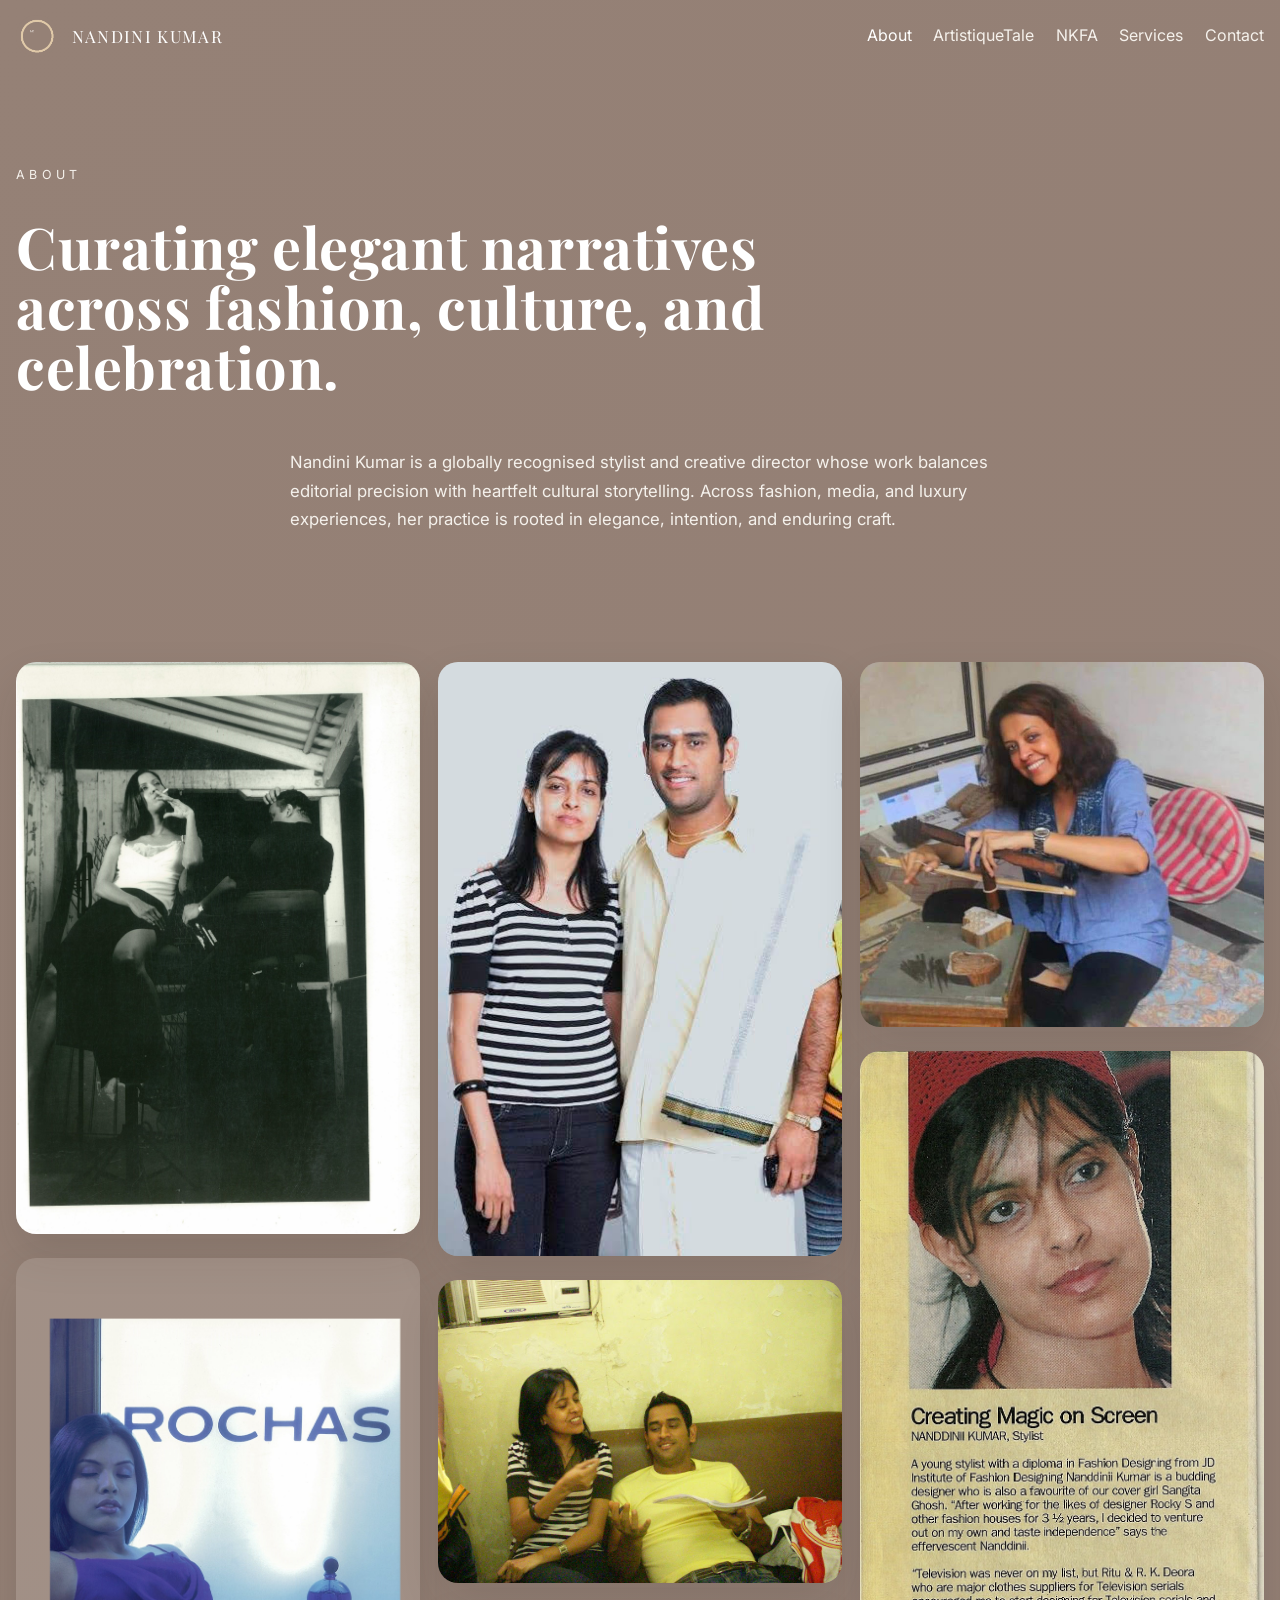
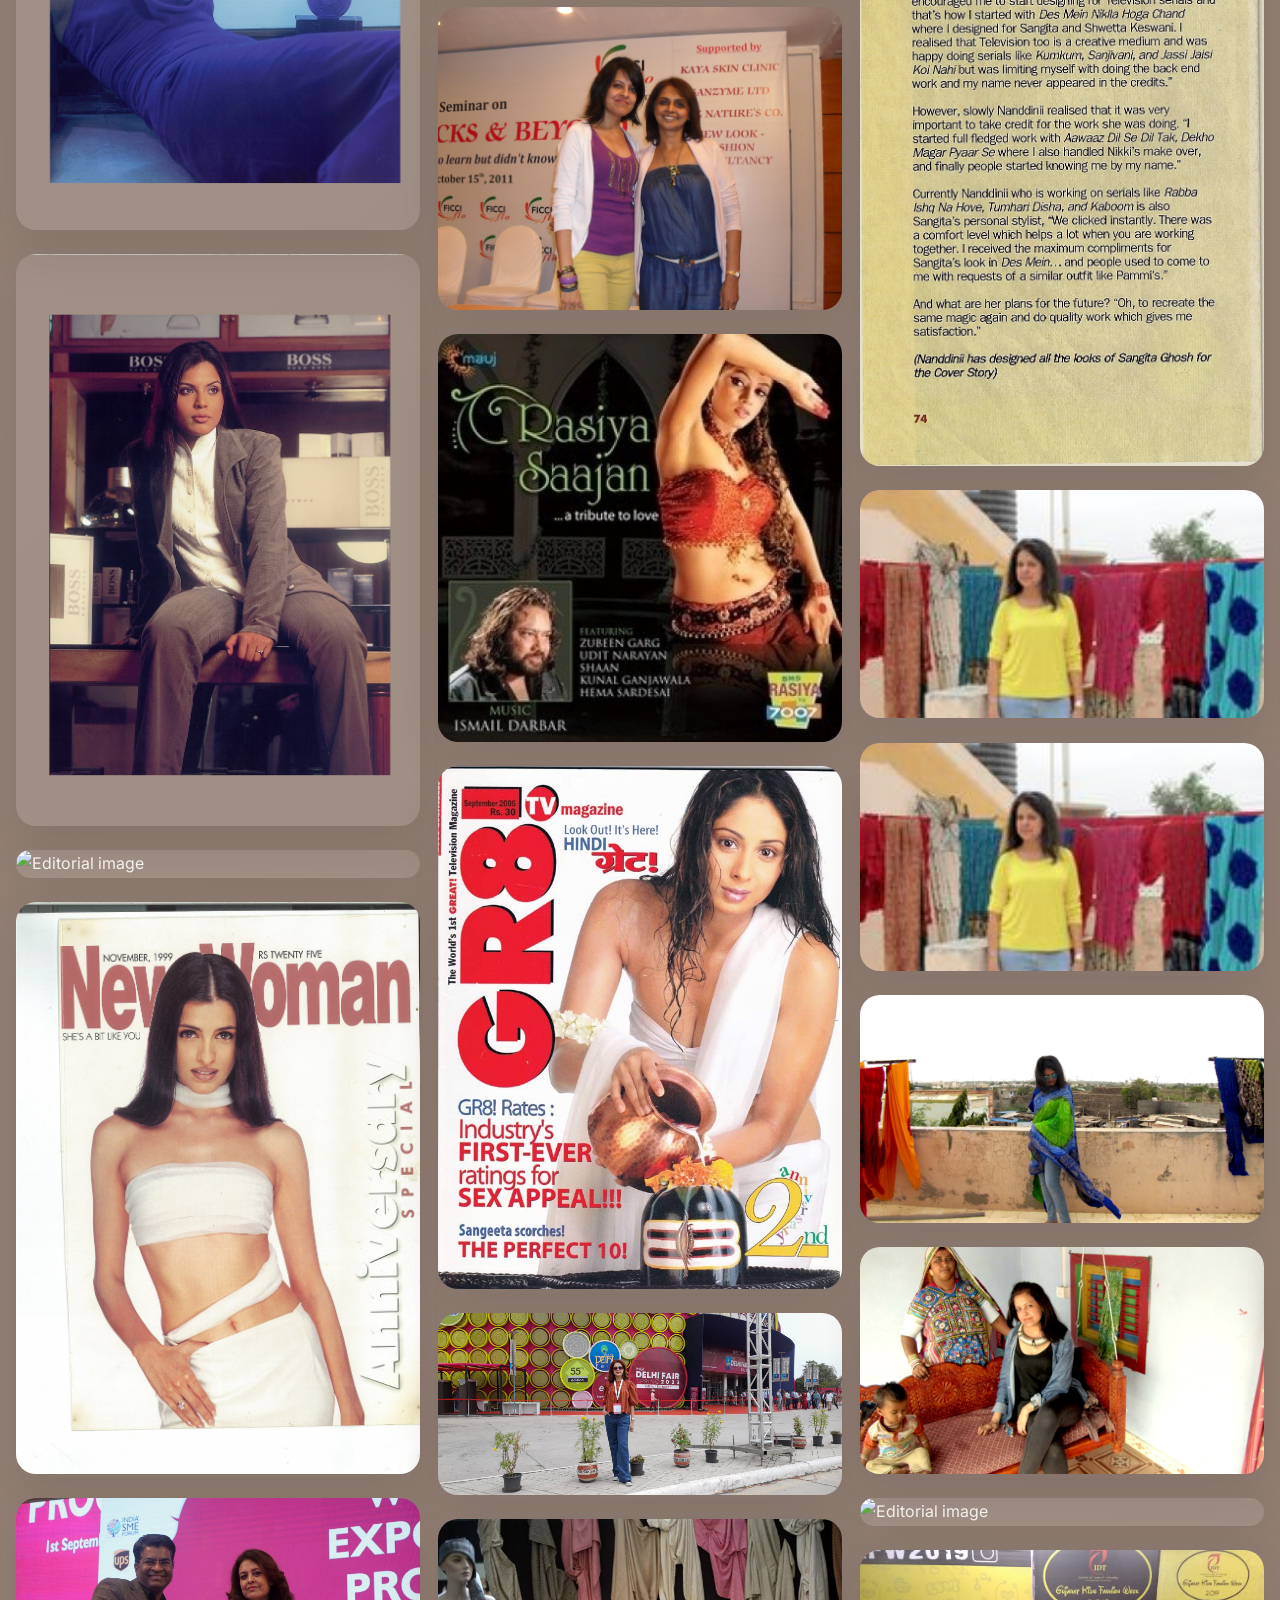
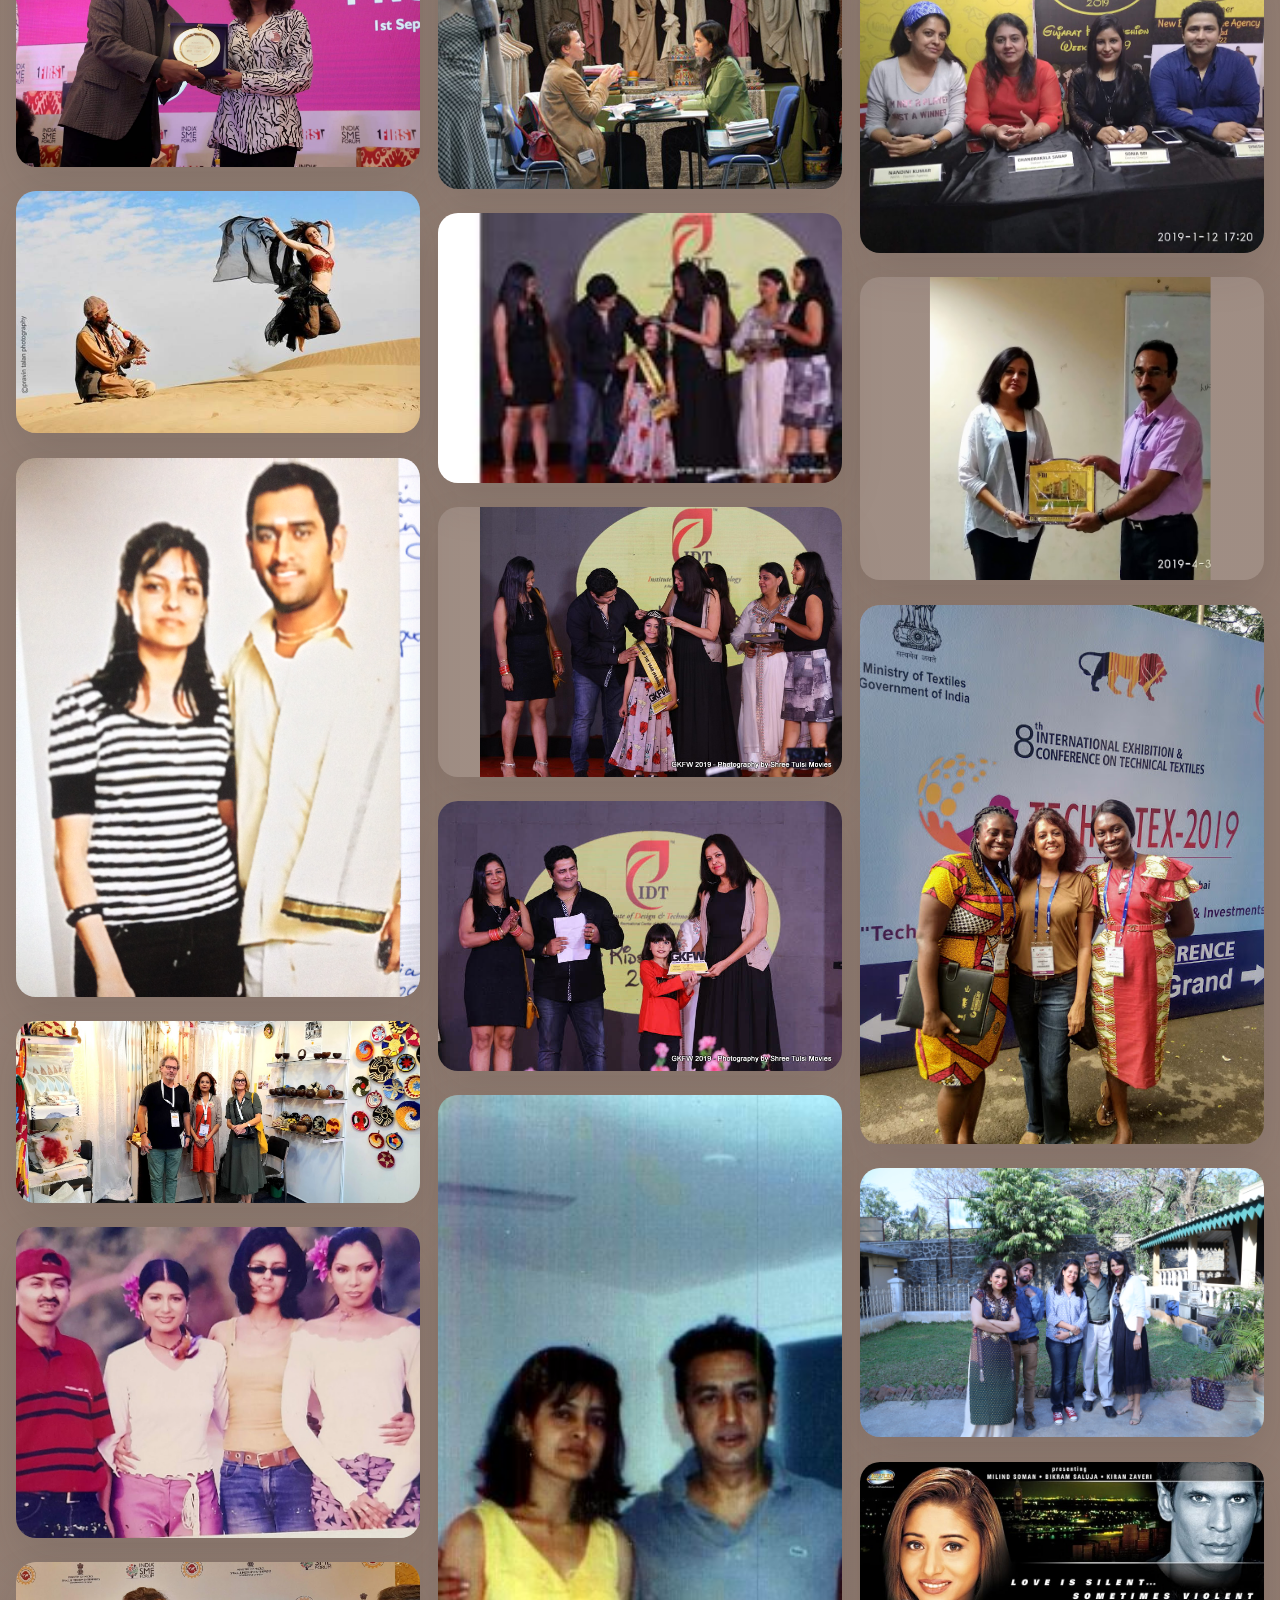
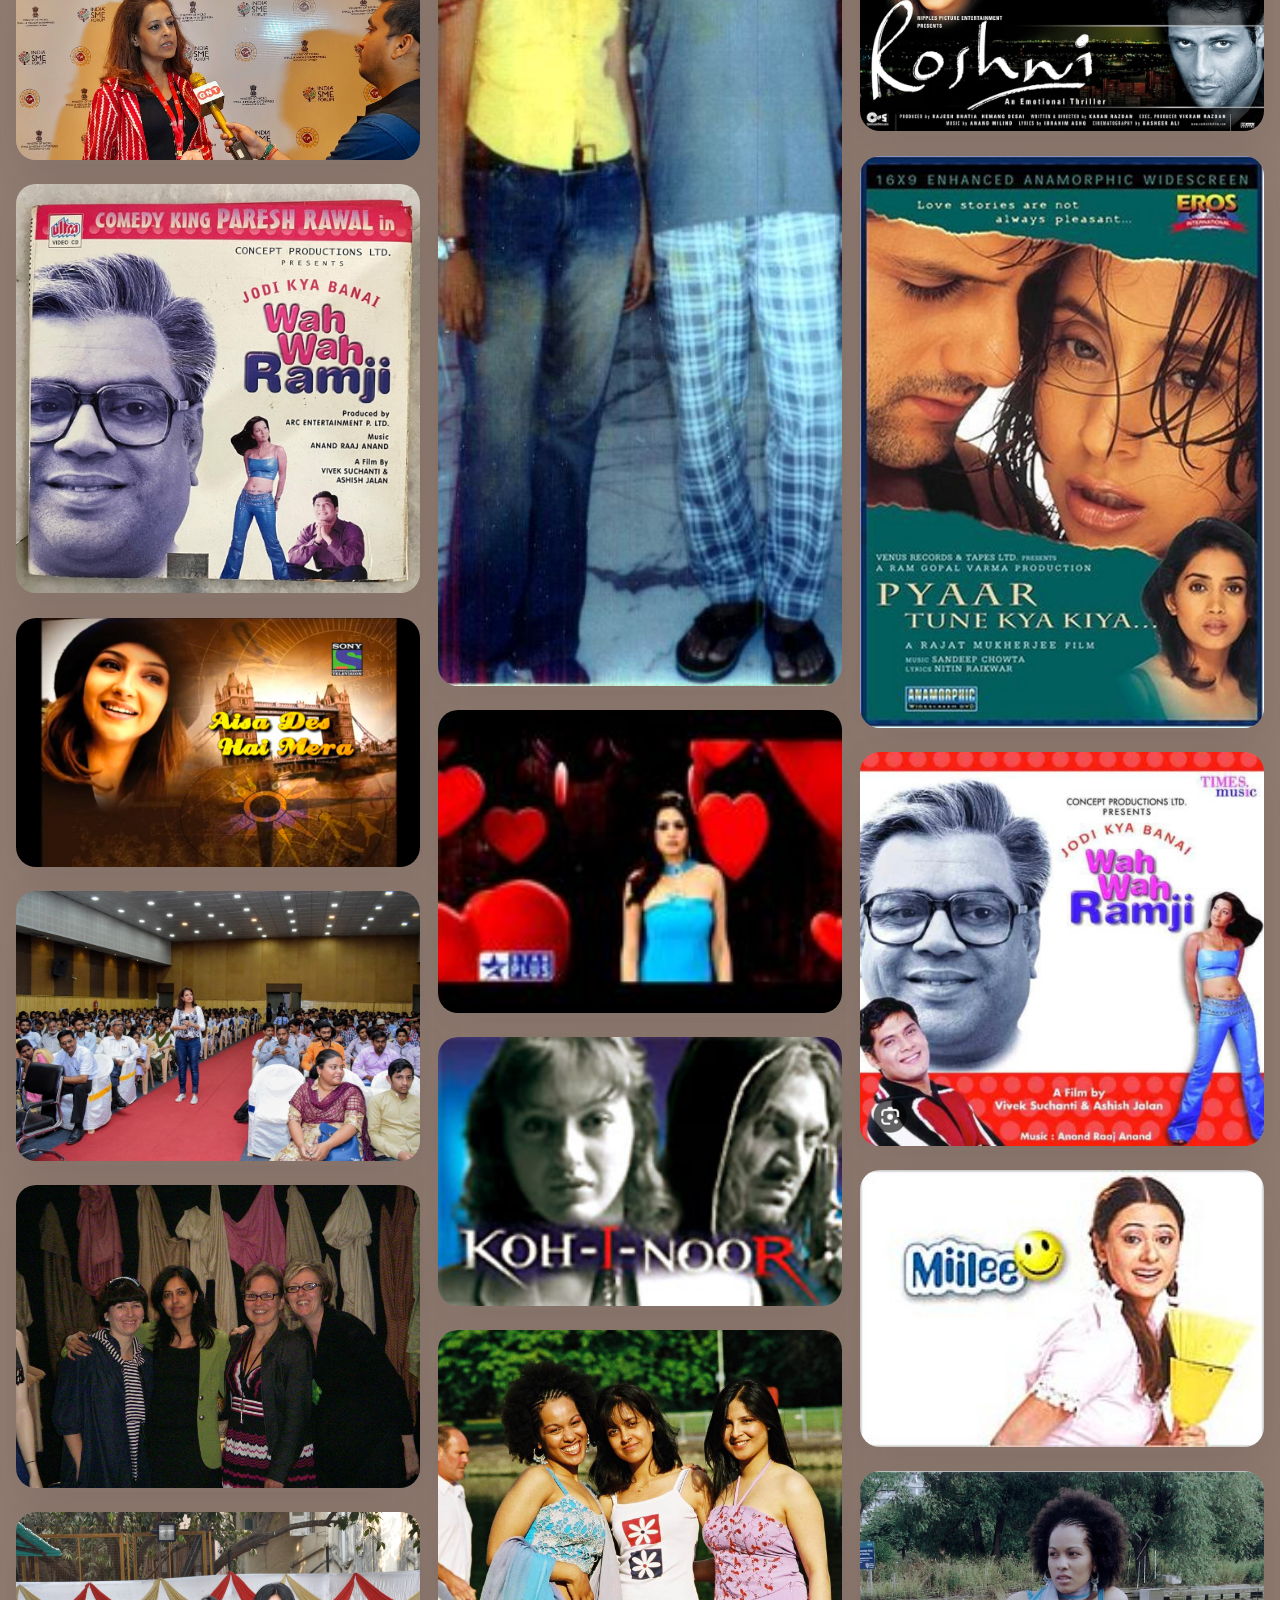
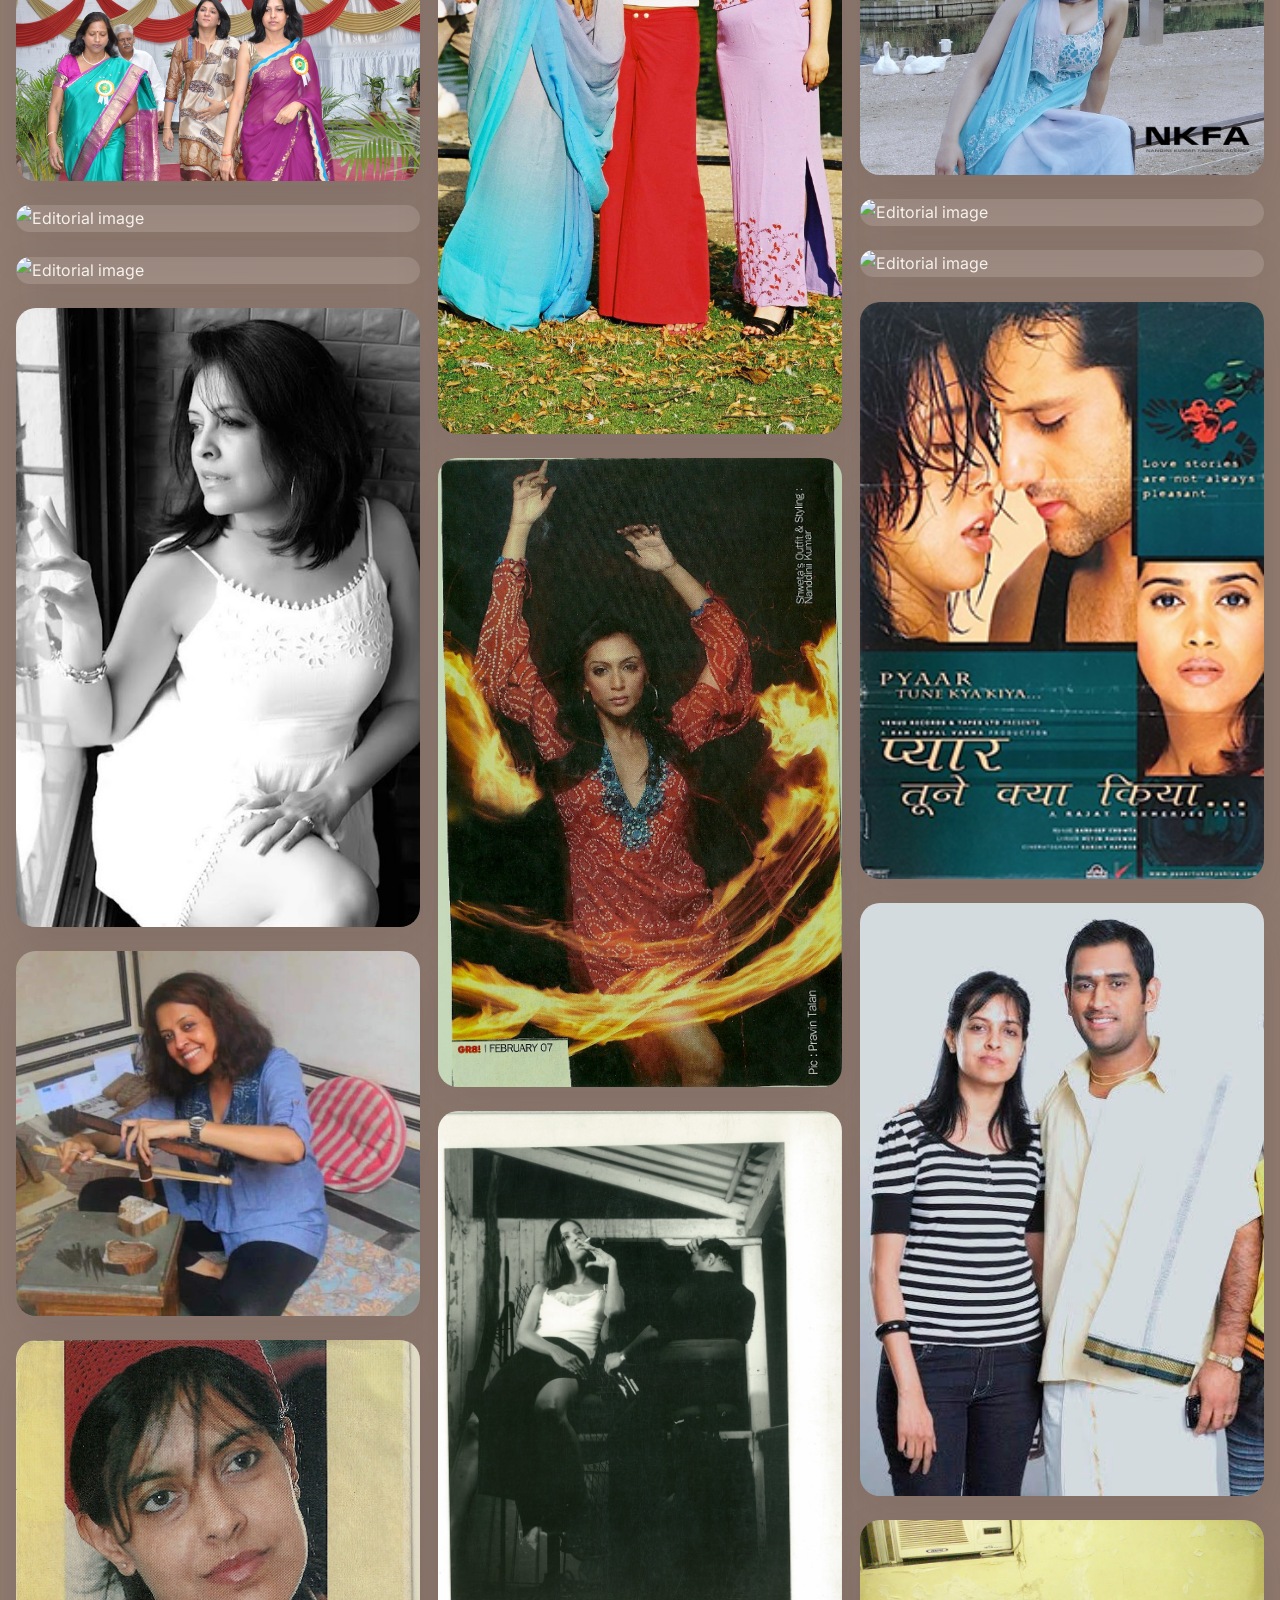
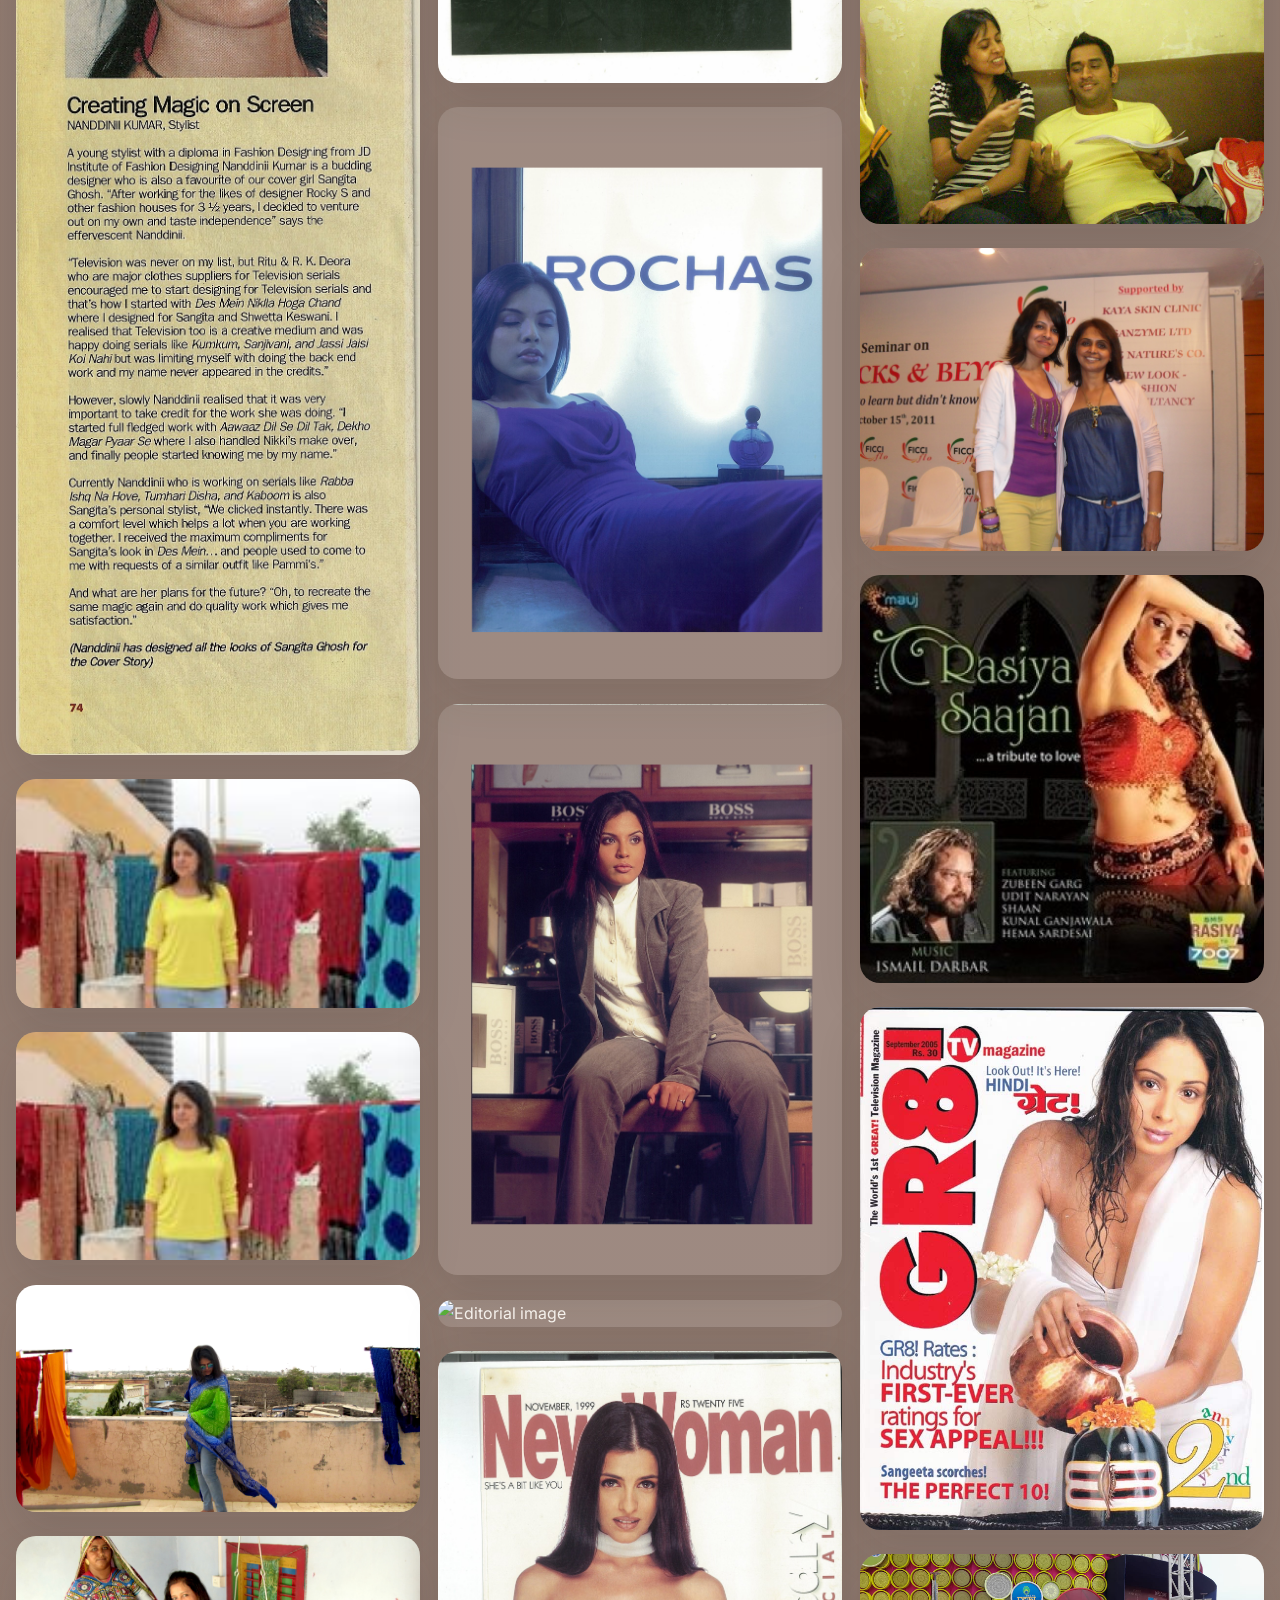
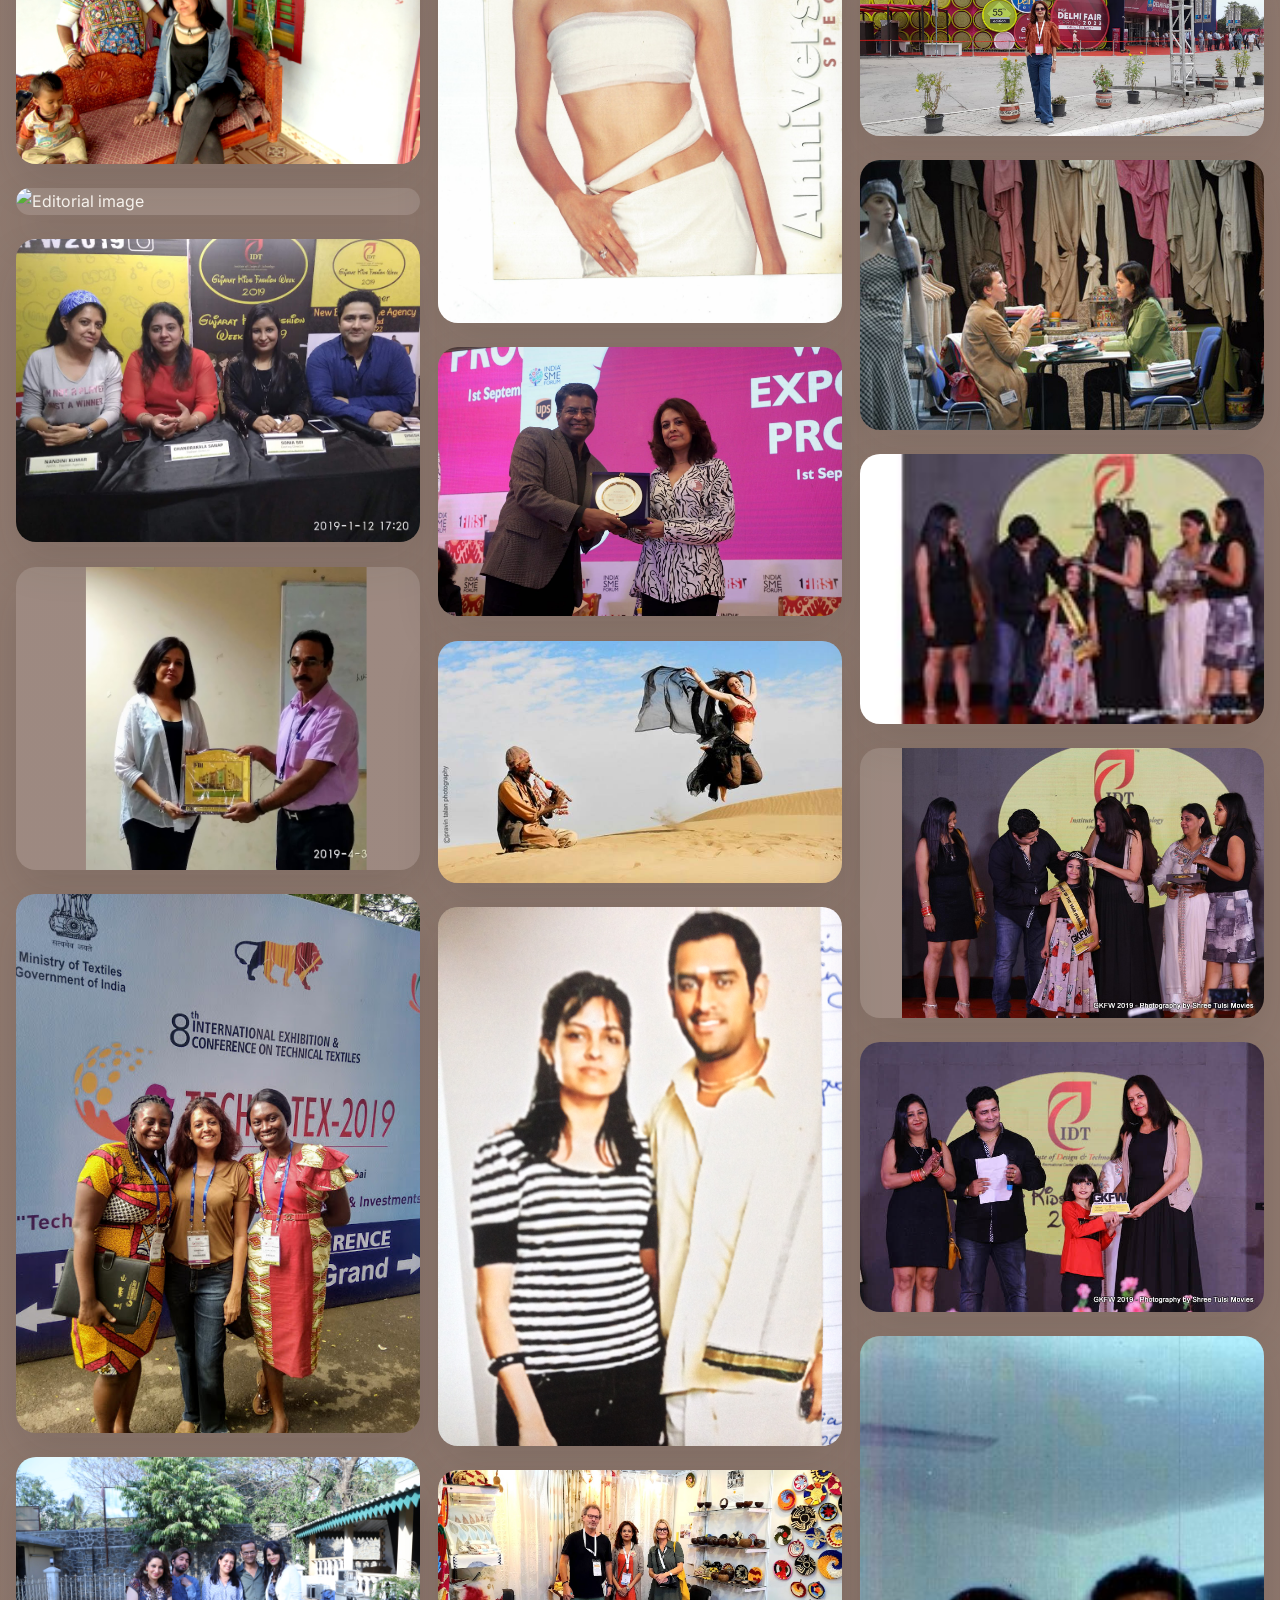
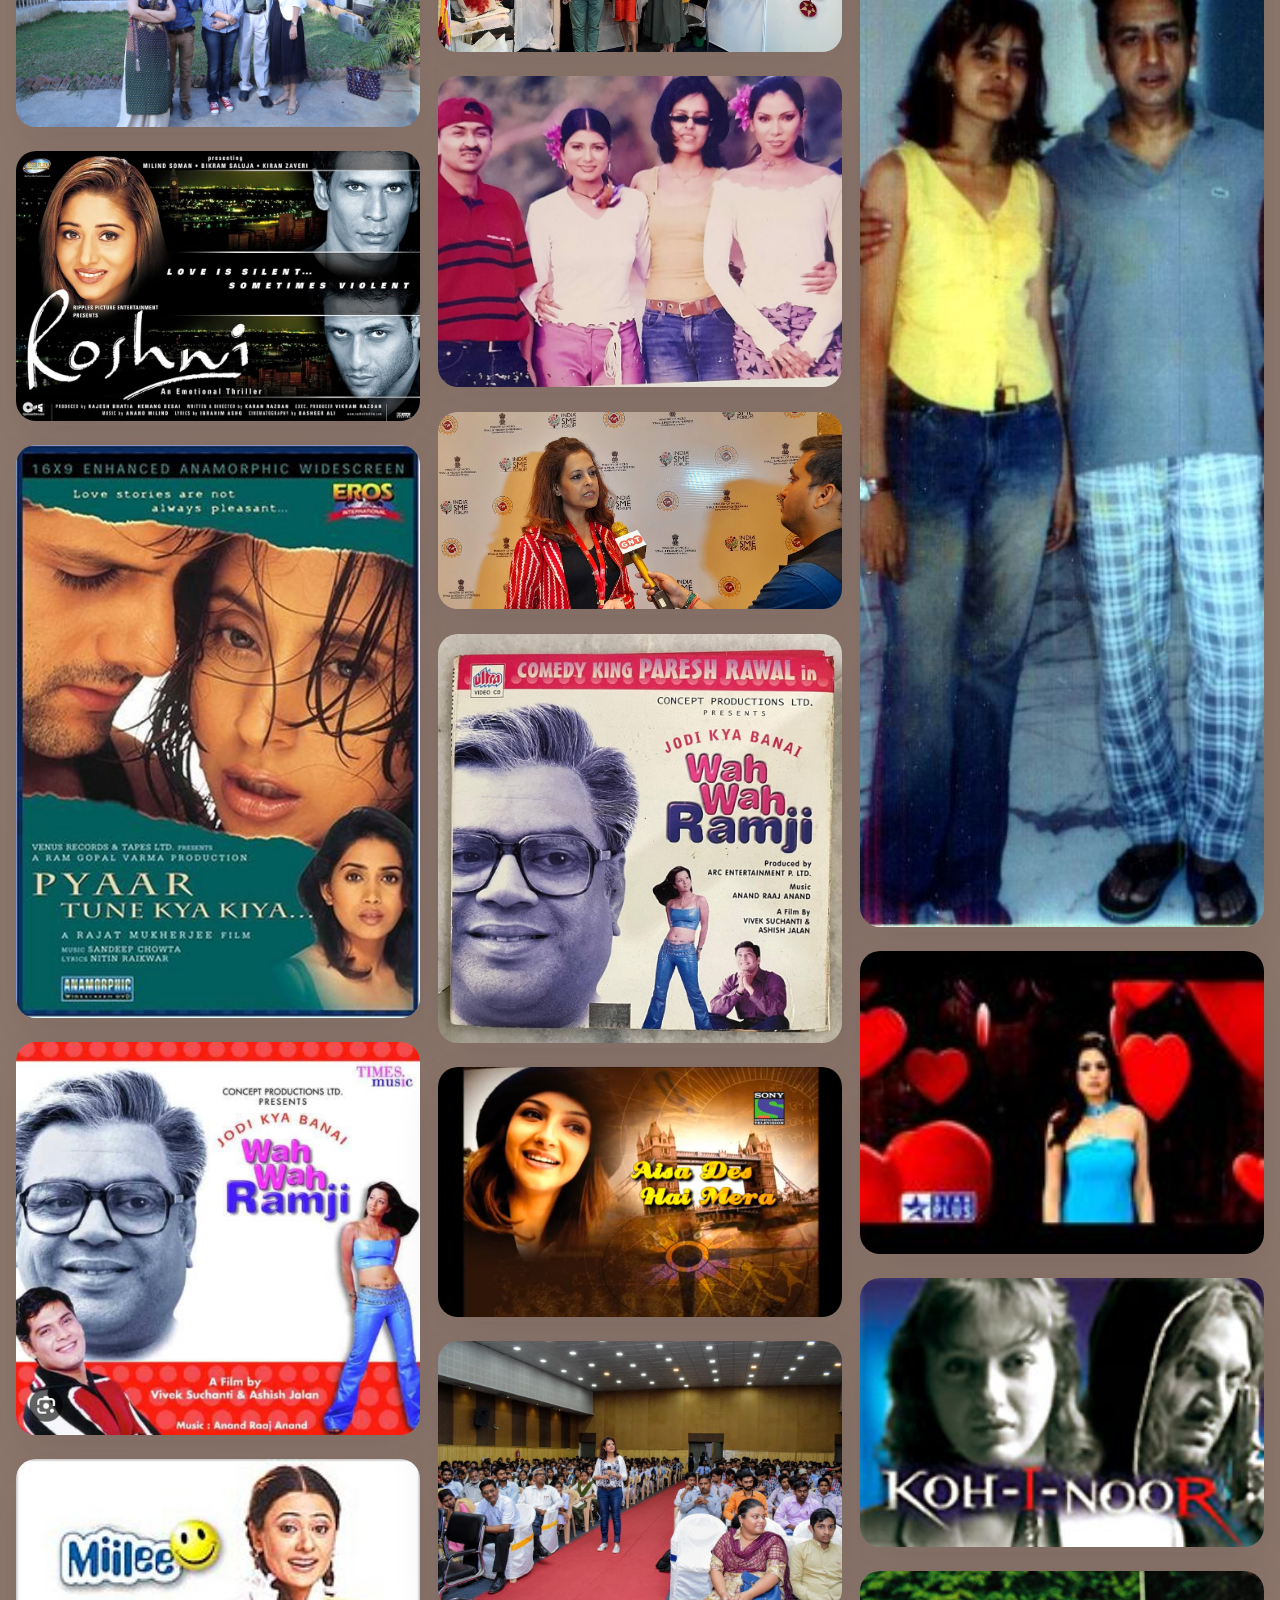
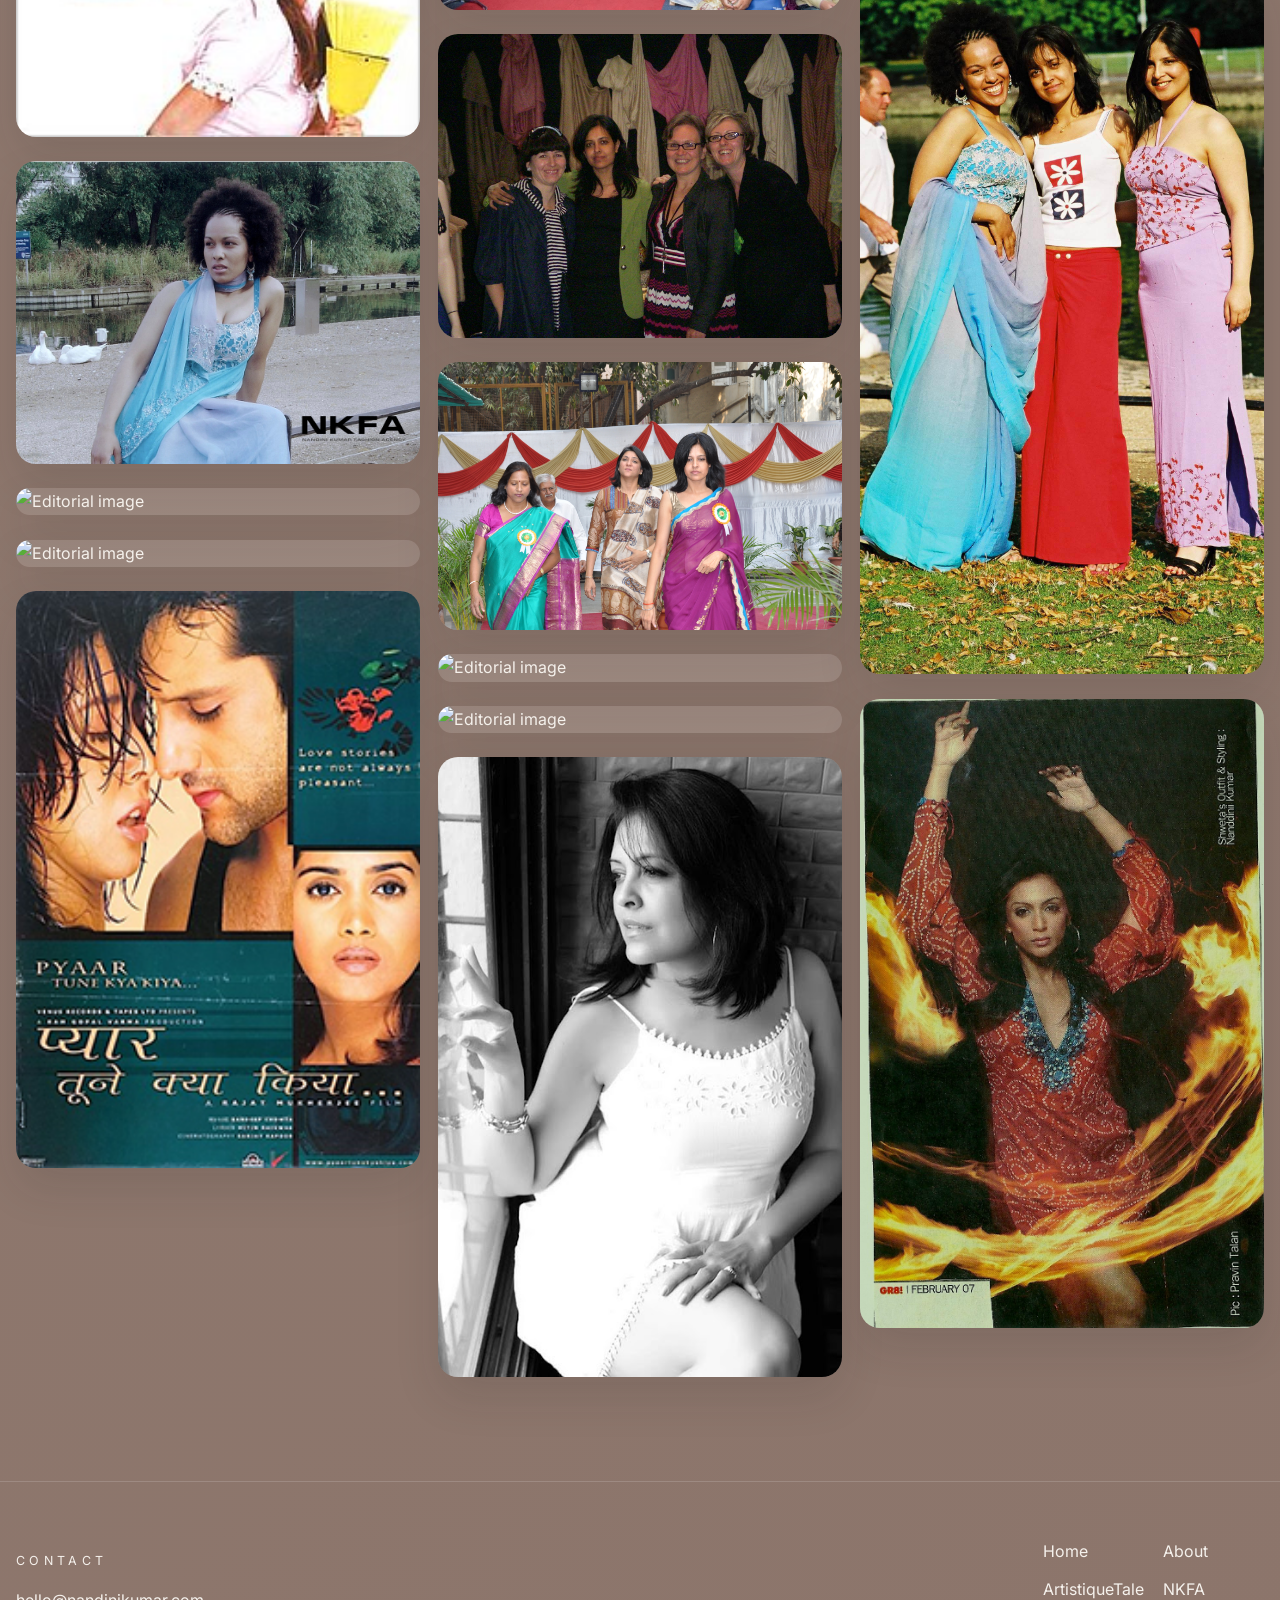
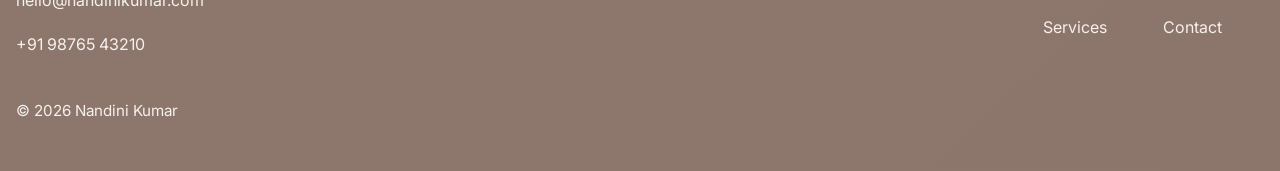
==== about.html @ e684f7bf "NKFA new version" ====
<!DOCTYPE html>
<html lang="en">
  <head>
    <meta charset="UTF-8" />
    <meta name="viewport" content="width=device-width, initial-scale=1.0" />
    <title>About | Nandini Kumar</title>
    <link rel="preconnect" href="https://fonts.googleapis.com" />
    <link rel="preconnect" href="https://fonts.gstatic.com" crossorigin />
    <link
      href="https://fonts.googleapis.com/css2?family=Inter:wght@400;500;600;700&family=Playfair+Display:wght@600;700;800&display=swap"
      rel="stylesheet"
    />
    <link rel="stylesheet" href="styles.css" />
  </head>
  <body data-page="about">
    <header class="site-header">
      <nav class="nav container" aria-label="Primary navigation">
        <a class="brand" href="index.html">
          <img src="media/logo.png" alt="Nandini Kumar logo" />
          <span>Nandini Kumar</span>
        </a>
        <button class="nav-toggle" type="button" aria-label="Toggle navigation" aria-expanded="false">
          <span></span><span></span><span></span>
        </button>
        <div class="nav-links">
          <a href="about.html" class="active">About</a>
          <a href="artistiquetale.html">ArtistiqueTale</a>
          <a href="nkfa.html">NKFA</a>
          <a href="index.html#services">Services</a>
          <a href="index.html#contact">Contact</a>
        </div>
      </nav>
    </header>

    <main>
      <section class="page-hero container">
        <p class="eyebrow">About</p>
        <h1>Curating elegant narratives across fashion, culture, and celebration.</h1>
        <div class="page-description" data-text-file="About.txt"></div>
      </section>

      <section class="gallery-section container">
        <div class="gallery" data-media-key="about"></div>
      </section>
    </main>

    <footer class="site-footer">
      <div class="container footer-content">
        <div>
          <p class="eyebrow">Contact</p>
          <p>hello@nandinikumar.com</p>
          <p>+91 98765 43210</p>
        </div>
        <div class="footer-links">
          <a href="index.html">Home</a>
          <a href="about.html">About</a>
          <a href="artistiquetale.html">ArtistiqueTale</a>
          <a href="nkfa.html">NKFA</a>
          <a href="index.html#services">Services</a>
          <a href="index.html#contact">Contact</a>
        </div>
      </div>
      <div class="container footer-bottom">
        <p>© <span id="year"></span> Nandini Kumar</p>
      </div>
    </footer>

    <div class="lightbox" id="lightbox" aria-hidden="true">
      <button class="lightbox-close" type="button" aria-label="Close lightbox">×</button>
      <img id="lightbox-image" src="" alt="" />
    </div>

    <script src="script.js"></script>
  </body>
</html>
---- styles.css ----
:root {
  --bg: #958176;
  --bg-soft: #e0c9a8;
  --text: #ffffff;
  --text-soft: #f5f1ec;
  --text-dark: #232323;
  --muted: #828282;
  --border: rgba(255, 255, 255, 0.2);
  --shadow: 0 20px 45px rgba(35, 35, 35, 0.12);
}

* {
  box-sizing: border-box;
}

html {
  scroll-behavior: smooth;
}

body {
  margin: 0;
  font-family: 'Inter', sans-serif;
  color: var(--text-soft);
  background: linear-gradient(135deg, var(--bg) 0%, #8c756b 100%);
  line-height: 1.7;
}

img {
  max-width: 100%;
  display: block;
}

a {
  color: inherit;
  text-decoration: none;
}

button,
input,
textarea {
  font: inherit;
}

.container {
  width: min(1400px, calc(100% - 2rem));
  margin: 0 auto;
}

.site-header {
  position: fixed;
  inset: 0 0 auto 0;
  z-index: 50;
  transition: background 0.3s ease, box-shadow 0.3s ease;
}

.site-header.scrolled {
  background: rgba(149, 129, 118, 0.95);
  box-shadow: 0 10px 30px rgba(35, 35, 35, 0.15);
}

.nav {
  height: 72px;
  display: flex;
  align-items: center;
  justify-content: space-between;
  gap: 1rem;
}

.brand {
  display: flex;
  align-items: center;
  gap: 0.85rem;
  font-family: 'Playfair Display', serif;
  font-size: 1.05rem;
  letter-spacing: 0.08em;
  text-transform: uppercase;
  color: var(--text);
}

.brand img {
  width: 42px;
  height: 42px;
  border-radius: 999px;
  object-fit: cover;
}

.nav-links {
  display: flex;
  align-items: center;
  gap: 1.35rem;
  color: var(--text-soft);
}

.nav-links a {
  transition: color 0.2s ease;
}

.nav-links a:hover,
.nav-links a.active {
  color: var(--text);
}

.nav-toggle {
  display: none;
  background: transparent;
  border: 0;
  padding: 0.25rem;
}

.nav-toggle span {
  display: block;
  width: 24px;
  height: 2px;
  background: var(--text);
  margin: 4px 0;
}

.hero,
.section,
.page-hero,
.gallery-section {
  position: relative;
}

.hero {
  min-height: 100vh;
  display: grid;
  place-items: center;
  overflow: hidden;
}

.hero-full {
  padding-top: 72px;
}

.hero-slideshow,
.hero-overlay {
  position: absolute;
  inset: 0;
}

.hero-slideshow img {
  width: 100%;
  height: 100%;
  object-fit: cover;
  position: absolute;
  inset: 0;
  opacity: 0;
  transition: opacity 1.8s ease;
}

.hero-slideshow img.active {
  opacity: 1;
}

.hero-overlay {
  background: linear-gradient(90deg, rgba(35, 35, 35, 0.5), rgba(35, 35, 35, 0.1));
}

.hero-content {
  position: relative;
  z-index: 1;
  text-align: center;
  max-width: 860px;
  padding: 4rem 0 6rem;
}

.eyebrow {
  text-transform: uppercase;
  letter-spacing: 0.35em;
  font-size: 0.78rem;
  margin-bottom: 1rem;
  color: var(--text-soft);
}

.hero-title,
.page-hero h1,
.section h2,
.content-block h2 {
  font-family: 'Playfair Display', serif;
  font-weight: 700;
  line-height: 1.05;
  letter-spacing: 0.01em;
}

.hero-title {
  font-size: clamp(3rem, 7vw, 5.4rem);
  margin: 0 0 1.5rem;
  color: var(--text);
}

.hero-copy,
.page-description,
.text-block,
.services-intro,
.lead {
  font-size: 1.05rem;
  color: var(--text-soft);
  max-width: 700px;
  margin: 0 auto 1.5rem;
}

.hero-actions {
  margin-top: 2rem;
}

.button {
  display: inline-flex;
  align-items: center;
  justify-content: center;
  border: 1px solid var(--border);
  padding: 0.95rem 1.5rem;
  border-radius: 999px;
  transition: transform 0.2s ease, background 0.2s ease, color 0.2s ease;
}

.button:hover {
  transform: translateY(-2px);
}

.button-light {
  background: rgba(255, 255, 255, 0.12);
  color: var(--text);
}

.button-dark {
  background: rgba(35, 35, 35, 0.85);
  color: var(--text-soft);
}

.button-full {
  width: 100%;
}

.scroll-arrow {
  position: absolute;
  left: 50%;
  bottom: 2rem;
  transform: translateX(-50%);
  width: 44px;
  height: 44px;
  border: 1px solid rgba(255,255,255,0.45);
  border-radius: 50%;
  display: grid;
  place-items: center;
  color: var(--text);
  animation: bob 2.4s ease-in-out infinite;
}

.section {
  min-height: 100vh;
  padding: 5.5rem 0 6rem;
  display: flex;
  align-items: center;
  justify-content: center;
}

.alt-bg {
  background: rgba(224, 201, 168, 0.22);
}

.split-grid {
  display: grid;
  grid-template-columns: 1.1fr 0.9fr;
  gap: 3rem;
  align-items: center;
}

.split-grid.reverse {
  grid-template-columns: 0.9fr 1.1fr;
}

.image-stack {
  display: grid;
  gap: 1rem;
  grid-template-columns: repeat(2, minmax(0, 1fr));
}

.image-stack figure,
.gallery-card {
  overflow: hidden;
  border-radius: 20px;
  box-shadow: var(--shadow);
  background: rgba(255,255,255,0.12);
}

.image-stack img,
.gallery-card img {
  width: 100%;
  height: 100%;
  object-fit: cover;
  transition: transform 0.45s ease;
}

.image-stack figure:hover img,
.gallery-card:hover img {
  transform: scale(1.03);
}

.image-stack figure:nth-child(odd) {
  transform: translateY(1.5rem);
}

.image-stack figure:nth-child(even) {
  transform: translateY(-1rem);
}

.content-block h2,
.section-heading h2 {
  font-size: clamp(2rem, 3.6vw, 2.8rem);
  margin: 0 0 1rem;
  color: var(--text);
}

.section-heading.center {
  text-align: center;
  margin-bottom: 2.5rem;
}

.section-subtitle {
  color: var(--text-soft);
  font-size: 1rem;
  letter-spacing: 0.16em;
  text-transform: uppercase;
}

.services-grid {
  display: grid;
  grid-template-columns: 1.2fr 0.8fr 0.9fr;
  gap: 1.25rem;
  margin-top: 2rem;
}

.service-card {
  background: rgba(245, 241, 236, 0.12);
  border: 1px solid var(--border);
  border-radius: 24px;
  padding: 1.5rem;
  backdrop-filter: blur(8px);
}

.service-card.large {
  min-height: 100%;
}

.service-card h3 {
  font-family: 'Playfair Display', serif;
  font-size: 1.2rem;
  margin-top: 0;
  color: var(--text);
}

.service-card ul {
  padding-left: 1rem;
  margin: 0.5rem 0 0;
}

.service-card li {
  margin-bottom: 0.45rem;
}

.accent-card {
  background: rgba(35, 35, 35, 0.25);
}

.consultation-grid {
  display: grid;
  grid-template-columns: 0.8fr 1.2fr;
  gap: 3rem;
  align-items: start;
}

.consultation-form {
  background: rgba(245, 241, 236, 0.12);
  border: 1px solid var(--border);
  border-radius: 28px;
  padding: 2rem;
}

.form-row {
  display: grid;
  grid-template-columns: 1fr 1fr;
  gap: 1rem;
}

label,
fieldset {
  display: block;
  margin-bottom: 1rem;
  color: var(--text-soft);
}

input,
textarea {
  width: 100%;
  margin-top: 0.35rem;
  padding: 0.8rem 0.95rem;
  border: 1px solid rgba(255,255,255,0.18);
  border-radius: 14px;
  background: rgba(255,255,255,0.07);
  color: var(--text);
}

input:focus,
textarea:focus {
  outline: 2px solid rgba(224, 201, 168, 0.6);
  outline-offset: 2px;
}

.checkbox-grid {
  display: grid;
  grid-template-columns: repeat(2, minmax(0, 1fr));
  gap: 0.6rem;
  margin-top: 0.6rem;
}

.checkbox-grid label,
.radio-row label {
  display: flex;
  align-items: center;
  gap: 0.5rem;
  margin-bottom: 0;
}

.radio-row {
  display: flex;
  gap: 1rem;
  flex-wrap: wrap;
  margin-top: 0.6rem;
}

.form-note {
  margin-top: 0.8rem;
  color: var(--text-soft);
  font-size: 0.95rem;
}

.site-footer {
  padding: 3.5rem 0 2rem;
  border-top: 1px solid rgba(255,255,255,0.15);
}

.footer-content {
  display: flex;
  justify-content: space-between;
  gap: 2rem;
  align-items: start;
}

.footer-links {
  display: grid;
  grid-template-columns: repeat(2, minmax(0, 1fr));
  gap: 0.7rem 1.2rem;
}

.footer-bottom {
  margin-top: 1.5rem;
  color: var(--text-soft);
  font-size: 0.95rem;
}

.page-hero {
  min-height: 70vh;
  padding: 9rem 0 3rem;
  display: grid;
  align-items: center;
}

.page-hero h1 {
  font-size: clamp(2.4rem, 4.8vw, 3.6rem);
  max-width: 860px;
  margin: 0 0 1.25rem;
  color: var(--text);
}

.gallery-section {
  padding: 2rem 0 5rem;
}

.gallery {
  column-count: 3;
  column-gap: 1.1rem;
}

.gallery-card {
  display: inline-block;
  width: 100%;
  margin: 0 0 1rem;
  cursor: zoom-in;
}

.gallery-card img {
  height: auto;
}

.lightbox {
  position: fixed;
  inset: 0;
  background: rgba(35, 35, 35, 0.95);
  display: none;
  place-items: center;
  z-index: 100;
  padding: 2rem;
}

.lightbox.open {
  display: grid;
}

.lightbox img {
  max-width: min(1200px, 100%);
  max-height: 90vh;
  object-fit: contain;
  border-radius: 22px;
  box-shadow: var(--shadow);
}

.lightbox-close {
  position: absolute;
  top: 1.2rem;
  right: 1.2rem;
  width: 44px;
  height: 44px;
  border: 0;
  border-radius: 50%;
  background: rgba(255,255,255,0.12);
  color: var(--text);
  font-size: 1.35rem;
  cursor: pointer;
}

@keyframes bob {
  0%,
  100% { transform: translateX(-50%) translateY(0); }
  50% { transform: translateX(-50%) translateY(-6px); }
}

@media (max-width: 980px) {
  .split-grid,
  .split-grid.reverse,
  .consultation-grid,
  .services-grid {
    grid-template-columns: 1fr;
  }

  .image-stack {
    grid-template-columns: repeat(2, minmax(0, 1fr));
  }
}

@media (max-width: 760px) {
  .nav-toggle {
    display: inline-block;
  }

  .nav-links {
    position: absolute;
    top: 72px;
    right: 1rem;
    left: 1rem;
    background: rgba(35, 35, 35, 0.9);
    padding: 1rem;
    border-radius: 16px;
    flex-direction: column;
    align-items: flex-start;
    opacity: 0;
    pointer-events: none;
    transform: translateY(-12px);
    transition: all 0.2s ease;
  }

  .nav-links.open {
    opacity: 1;
    pointer-events: auto;
    transform: translateY(0);
  }

  .hero-content,
  .page-hero {
    padding-left: 0.2rem;
    padding-right: 0.2rem;
  }

  .form-row,
  .checkbox-grid {
    grid-template-columns: 1fr;
  }

  .gallery {
    column-count: 1;
  }

  .footer-content {
    flex-direction: column;
  }

  .image-stack figure:nth-child(odd),
  .image-stack figure:nth-child(even) {
    transform: none;
  }
}
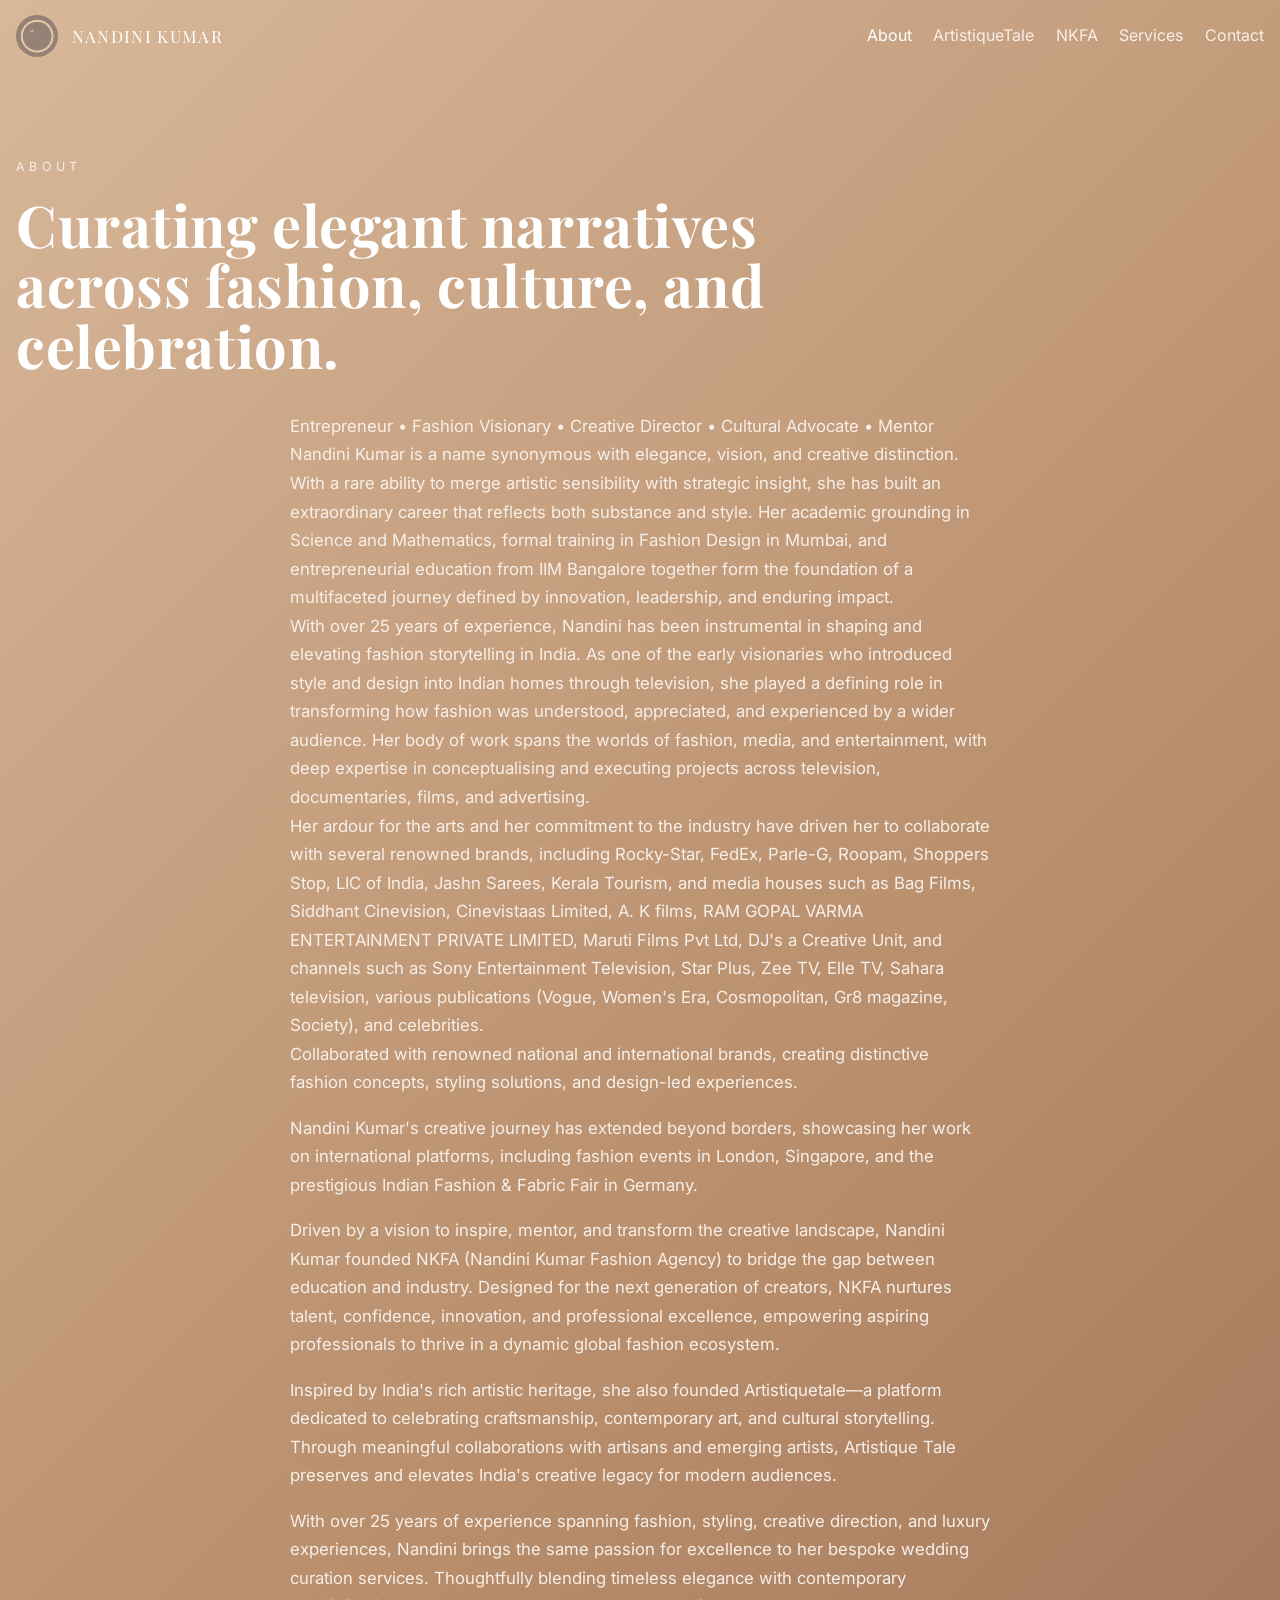
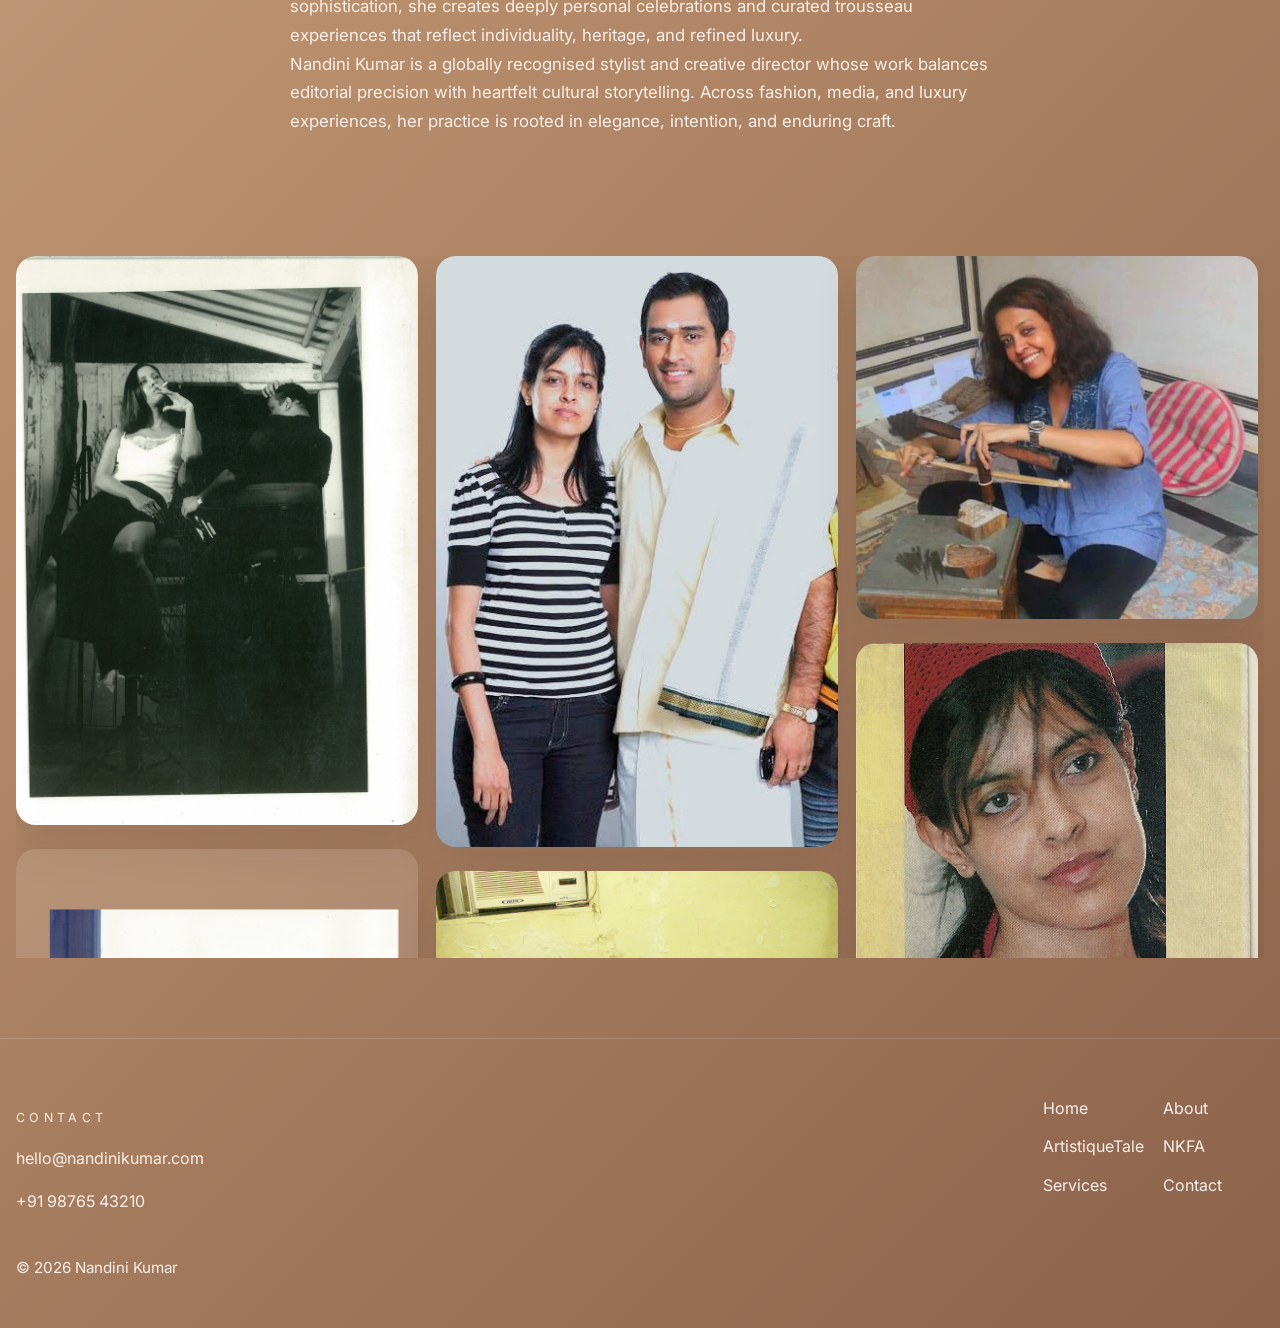
==== commit a8d13ef2: "cleanup" ====
--- a/about.html
+++ b/about.html
@@ -66,8 +66,20 @@
     </footer>
 
     <div class="lightbox" id="lightbox" aria-hidden="true">
-      <button class="lightbox-close" type="button" aria-label="Close lightbox">×</button>
-      <img id="lightbox-image" src="" alt="" />
+      <div class="lightbox-frame">
+        <button class="lightbox-close" type="button" aria-label="Close lightbox">
+          <svg viewBox="0 0 24 24" aria-hidden="true"><path d="M18 6L6 18M6 6l12 12" /></svg>
+        </button>
+        <div class="lightbox-controls">
+          <button type="button" class="lightbox-prev" aria-label="Previous image">
+            <svg viewBox="0 0 24 24" aria-hidden="true"><path d="M15 18l-6-6 6-6" /></svg>
+          </button>
+          <button type="button" class="lightbox-next" aria-label="Next image">
+            <svg viewBox="0 0 24 24" aria-hidden="true"><path d="M9 6l6 6-6 6" /></svg>
+          </button>
+        </div>
+        <img id="lightbox-image" src="" alt="" />
+      </div>
     </div>
 
     <script src="script.js"></script>
--- a/styles.css
+++ b/styles.css
@@ -1,11 +1,11 @@
 :root {
-  --bg: #958176;
-  --bg-soft: #e0c9a8;
+  --bg: #c7a98d;
+  --bg-soft: #efe0cd;
   --text: #ffffff;
-  --text-soft: #f5f1ec;
-  --text-dark: #232323;
-  --muted: #828282;
-  --border: rgba(255, 255, 255, 0.2);
+  --text-soft: #f7efe8;
+  --text-dark: #2f241f;
+  --muted: #6f5c4f;
+  --border: rgba(255, 255, 255, 0.22);
   --shadow: 0 20px 45px rgba(35, 35, 35, 0.12);
 }
 
@@ -21,7 +21,7 @@
   margin: 0;
   font-family: 'Inter', sans-serif;
   color: var(--text-soft);
-  background: linear-gradient(135deg, var(--bg) 0%, #8c756b 100%);
+  background: linear-gradient(135deg, #d8b89a 0%, #b98f6d 45%, #8b624b 100%);
   line-height: 1.7;
 }
 
@@ -477,6 +477,19 @@
   padding: 2rem 0 5rem;
 }
 
+.gallery-shell {
+  max-height: min(78vh, 760px);
+  overflow-y: auto;
+  padding-right: 0.35rem;
+  scroll-behavior: smooth;
+  overscroll-behavior: contain;
+}
+
+.gallery-shell:focus-visible {
+  outline: 2px solid rgba(224, 201, 168, 0.8);
+  outline-offset: 4px;
+}
+
 .gallery {
   column-count: 3;
   column-gap: 1.1rem;
@@ -496,37 +509,76 @@
 .lightbox {
   position: fixed;
   inset: 0;
-  background: rgba(35, 35, 35, 0.95);
+  background: rgba(20, 20, 20, 0.96);
   display: none;
-  place-items: center;
+  align-items: center;
+  justify-content: center;
   z-index: 100;
   padding: 2rem;
 }
 
 .lightbox.open {
-  display: grid;
+  display: flex;
+}
+
+.lightbox-frame {
+  position: relative;
+  width: min(1200px, 100%);
+  max-height: 90vh;
+  display: flex;
+  align-items: center;
+  justify-content: center;
 }
 
 .lightbox img {
-  max-width: min(1200px, 100%);
+  max-width: 100%;
   max-height: 90vh;
   object-fit: contain;
   border-radius: 22px;
   box-shadow: var(--shadow);
 }
 
+.lightbox-controls {
+  position: absolute;
+  inset: 0;
+  display: flex;
+  align-items: center;
+  justify-content: space-between;
+  pointer-events: none;
+}
+
+.lightbox-controls button,
 .lightbox-close {
-  position: absolute;
-  top: 1.2rem;
-  right: 1.2rem;
+  pointer-events: auto;
   width: 44px;
   height: 44px;
   border: 0;
   border-radius: 50%;
-  background: rgba(255,255,255,0.12);
-  color: var(--text);
-  font-size: 1.35rem;
+  background: rgba(255,255,255,0.15);
+  color: var(--text);
   cursor: pointer;
+  display: grid;
+  place-items: center;
+  margin: 0 1rem;
+}
+
+.lightbox-controls button svg,
+.lightbox-close svg {
+  width: 18px;
+  height: 18px;
+  stroke: currentColor;
+  fill: none;
+  stroke-width: 1.8;
+  stroke-linecap: round;
+  stroke-linejoin: round;
+}
+
+.lightbox-close {
+  position: absolute;
+  top: 1rem;
+  right: 1rem;
+  z-index: 2;
+  margin: 0;
 }
 
 @keyframes bob {
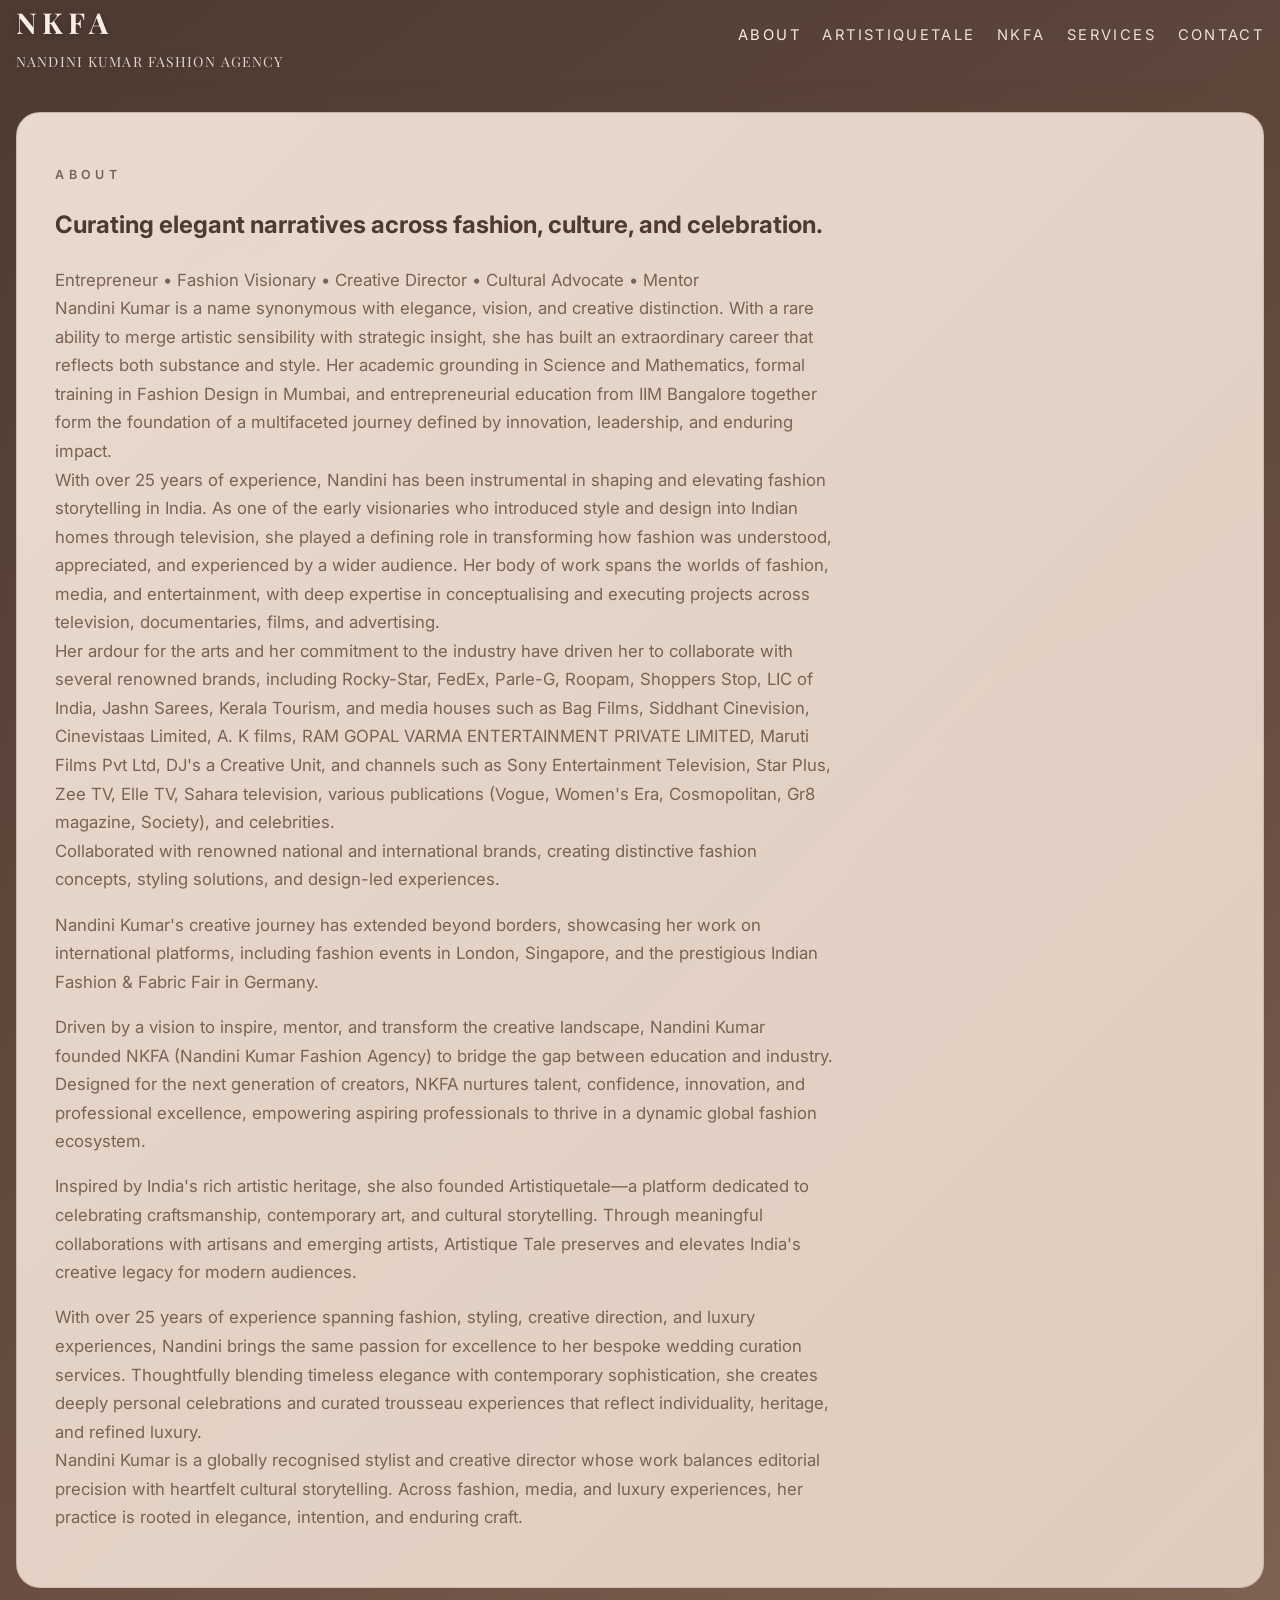
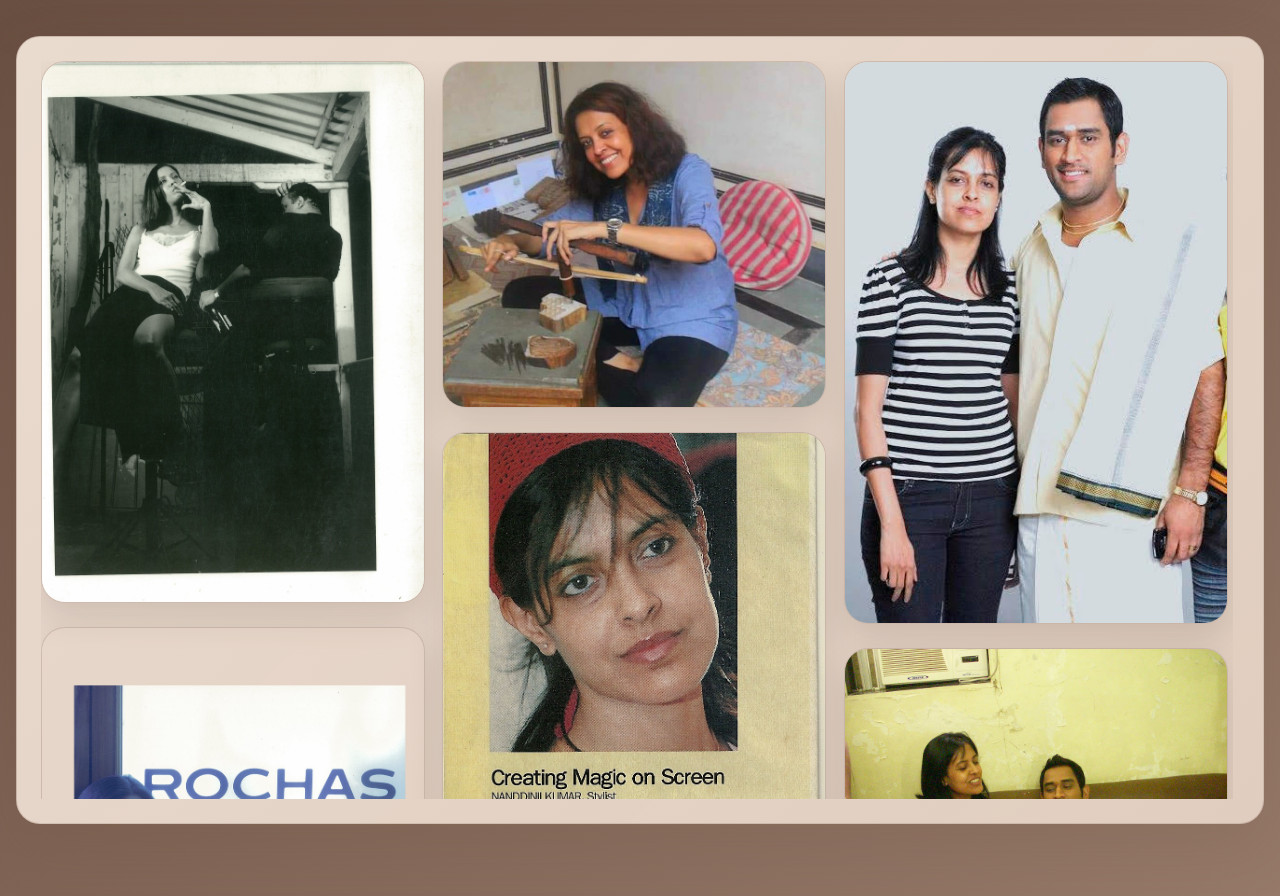
==== commit c0649165: "v2.0" ====
--- a/about.html
+++ b/about.html
@@ -16,8 +16,8 @@
     <header class="site-header">
       <nav class="nav container" aria-label="Primary navigation">
         <a class="brand" href="index.html">
-          <img src="media/logo.png" alt="Nandini Kumar logo" />
-          <span>Nandini Kumar</span>
+          <span class="brand-title">NKFA</span>
+          <span class="brand-subtitle">Nandini Kumar Fashion Agency</span>
         </a>
         <button class="nav-toggle" type="button" aria-label="Toggle navigation" aria-expanded="false">
           <span></span><span></span><span></span>
@@ -33,37 +33,24 @@
     </header>
 
     <main>
-      <section class="page-hero container">
-        <p class="eyebrow">About</p>
-        <h1>Curating elegant narratives across fashion, culture, and celebration.</h1>
-        <div class="page-description" data-text-file="About.txt"></div>
+      <section class="section page-detail-intro">
+        <div class="container panel-shell page-detail-shell">
+          <div class="content-block page-detail-copy">
+            <p class="eyebrow dark">About</p>
+            <h1>Curating elegant narratives across fashion, culture, and celebration.</h1>
+            <div class="page-description" data-text-file="about.txt"></div>
+          </div>
+        </div>
       </section>
 
-      <section class="gallery-section container">
-        <div class="gallery" data-media-key="about"></div>
+      <section class="section gallery-section page-gallery-section">
+        <div class="container panel-shell page-gallery-shell">
+          <div class="gallery-shell" tabindex="0" aria-label="About gallery">
+            <div class="gallery" data-media-key="about"></div>
+          </div>
+        </div>
       </section>
     </main>
-
-    <footer class="site-footer">
-      <div class="container footer-content">
-        <div>
-          <p class="eyebrow">Contact</p>
-          <p>hello@nandinikumar.com</p>
-          <p>+91 98765 43210</p>
-        </div>
-        <div class="footer-links">
-          <a href="index.html">Home</a>
-          <a href="about.html">About</a>
-          <a href="artistiquetale.html">ArtistiqueTale</a>
-          <a href="nkfa.html">NKFA</a>
-          <a href="index.html#services">Services</a>
-          <a href="index.html#contact">Contact</a>
-        </div>
-      </div>
-      <div class="container footer-bottom">
-        <p>© <span id="year"></span> Nandini Kumar</p>
-      </div>
-    </footer>
 
     <div class="lightbox" id="lightbox" aria-hidden="true">
       <div class="lightbox-frame">
--- a/styles.css
+++ b/styles.css
@@ -1,12 +1,17 @@
 :root {
-  --bg: #c7a98d;
-  --bg-soft: #efe0cd;
-  --text: #ffffff;
-  --text-soft: #f7efe8;
-  --text-dark: #2f241f;
-  --muted: #6f5c4f;
-  --border: rgba(255, 255, 255, 0.22);
-  --shadow: 0 20px 45px rgba(35, 35, 35, 0.12);
+  --cocoa: #684E41;
+  --taupe: #967969;
+  --ivory: #E6D4C6;
+  --bg: #E6D4C6;
+  --bg-soft: #efe1d5;
+  --text: #684E41;
+  --text-soft: #7b6253;
+  --text-light: #f7eee8;
+  --text-dark: #4d3a31;
+  --muted: #967969;
+  --accent: #967969;
+  --border: rgba(104, 78, 65, 0.2);
+  --shadow: 0 24px 60px rgba(104, 78, 65, 0.16);
 }
 
 * {
@@ -21,8 +26,18 @@
   margin: 0;
   font-family: 'Inter', sans-serif;
   color: var(--text-soft);
-  background: linear-gradient(135deg, #d8b89a 0%, #b98f6d 45%, #8b624b 100%);
+  background: linear-gradient(135deg, #E6D4C6 0%, #dbc5b5 45%, #967969 100%);
   line-height: 1.7;
+}
+
+body[data-page="home"] {
+  font-size: 1.04rem;
+}
+
+body[data-page="about"],
+body[data-page="artistiquetale"],
+body[data-page="nkfa"] {
+  background: linear-gradient(145deg, #4d3a31 0%, #684E41 46%, #967969 100%);
 }
 
 img {
@@ -44,6 +59,10 @@
 .container {
   width: min(1400px, calc(100% - 2rem));
   margin: 0 auto;
+}
+
+.nav.container {
+  padding-left: 0;
 }
 
 .site-header {
@@ -54,8 +73,8 @@
 }
 
 .site-header.scrolled {
-  background: rgba(149, 129, 118, 0.95);
-  box-shadow: 0 10px 30px rgba(35, 35, 35, 0.15);
+  background: rgba(104, 78, 65, 0.3);
+  box-shadow: none;
 }
 
 .nav {
@@ -68,27 +87,36 @@
 
 .brand {
   display: flex;
-  align-items: center;
-  gap: 0.85rem;
+  flex-direction: column;
+  align-items: flex-start;
+  gap: 0.2rem;
   font-family: 'Playfair Display', serif;
-  font-size: 1.05rem;
+  color: var(--text-light);
+  text-shadow: 0 2px 10px rgba(0, 0, 0, 0.3);
+}
+
+.brand-title {
+  font-size: clamp(1.5rem, 2.25vw, 1.95rem);
+  font-weight: 700;
+  letter-spacing: 0.18em;
+  text-transform: uppercase;
+}
+
+.brand-subtitle {
+  font-size: 0.88rem;
   letter-spacing: 0.08em;
   text-transform: uppercase;
-  color: var(--text);
-}
-
-.brand img {
-  width: 42px;
-  height: 42px;
-  border-radius: 999px;
-  object-fit: cover;
+  color: rgba(247, 238, 232, 0.86);
 }
 
 .nav-links {
   display: flex;
   align-items: center;
   gap: 1.35rem;
-  color: var(--text-soft);
+  color: rgba(247, 238, 232, 0.92);
+  text-transform: uppercase;
+  letter-spacing: 0.16em;
+  font-size: 0.92rem;
 }
 
 .nav-links a {
@@ -97,7 +125,7 @@
 
 .nav-links a:hover,
 .nav-links a.active {
-  color: var(--text);
+  color: var(--text-light);
 }
 
 .nav-toggle {
@@ -124,9 +152,11 @@
 
 .hero {
   min-height: 100vh;
-  display: grid;
-  place-items: center;
+  display: flex;
+  align-items: center;
+  justify-content: flex-start;
   overflow: hidden;
+  background: url("media/HeroBanner/DSC_2021.jpg") center/cover no-repeat;
 }
 
 .hero-full {
@@ -154,15 +184,42 @@
 }
 
 .hero-overlay {
-  background: linear-gradient(90deg, rgba(35, 35, 35, 0.5), rgba(35, 35, 35, 0.1));
+  position: absolute;
+  inset: 0;
+  background: linear-gradient(180deg, rgba(0, 0, 0, 0.08) 0%, rgba(0, 0, 0, 0.28) 100%);
 }
 
 .hero-content {
   position: relative;
   z-index: 1;
-  text-align: center;
-  max-width: 860px;
-  padding: 4rem 0 6rem;
+  width: min(1400px, calc(100% - 2rem));
+  min-height: calc(100vh - 72px);
+  padding: 4rem 0 6rem 0;
+  display: flex;
+  align-items: center;
+  justify-content: flex-start;
+  margin: 0 auto;
+  padding-left: 0;
+  padding-right: 0;
+  box-sizing: border-box;
+}
+
+.hero-copy-stack {
+  width: min(100%, 700px);
+  min-height: 72vh;
+  display: flex;
+  flex-direction: column;
+  justify-content: space-between;
+  align-items: flex-start;
+  text-align: left;
+  gap: 1.2rem;
+  margin-left: 0;
+  padding-left: 0;
+}
+
+body[data-page="home"] .hero-copy-stack {
+  width: min(100%, 760px);
+  gap: 1.35rem;
 }
 
 .eyebrow {
@@ -170,7 +227,19 @@
   letter-spacing: 0.35em;
   font-size: 0.78rem;
   margin-bottom: 1rem;
+  color: rgba(247, 238, 232, 0.88);
+  font-weight: 600;
+}
+
+.eyebrow.dark {
   color: var(--text-soft);
+}
+
+body[data-page="home"] .section .eyebrow,
+body[data-page="home"] .section-subtitle,
+body[data-page="home"] .form-note,
+body[data-page="home"] .footer-bottom {
+  color: var(--text-dark);
 }
 
 .hero-title,
@@ -184,24 +253,67 @@
 }
 
 .hero-title {
-  font-size: clamp(3rem, 7vw, 5.4rem);
-  margin: 0 0 1.5rem;
-  color: var(--text);
-}
-
-.hero-copy,
-.page-description,
-.text-block,
-.services-intro,
-.lead {
-  font-size: 1.05rem;
-  color: var(--text-soft);
-  max-width: 700px;
-  margin: 0 auto 1.5rem;
+  font-size: clamp(3rem, 7vw, 5.6rem);
+  margin: 0;
+  color: var(--text-light);
+  text-shadow: 0 8px 30px rgba(0, 0, 0, 0.24);
+  max-width: 820px;
+  letter-spacing: 0.02em;
+}
+
+.hero-text {
+  margin: 0;
+  color: rgba(252, 247, 241, 0.94);
+  text-shadow: 0 2px 12px rgba(0, 0, 0, 0.25);
+}
+
+.hero-text-1 {
+  font-size: clamp(2rem, 3.5vw, 3.15rem);
+  font-family: 'Playfair Display', serif;
+  font-weight: 700;
+  line-height: 1.08;
+  letter-spacing: 0.02em;
+  text-transform: uppercase;
+  max-width: 20ch;
+}
+
+.hero-text-2 {
+  font-size: clamp(1.55rem, 2.7vw, 2.15rem);
+  font-family: 'Inter', sans-serif;
+  font-weight: 500;
+  line-height: 1.16;
+  letter-spacing: 0.08em;
+  text-transform: uppercase;
+  color: rgba(247, 238, 232, 0.95);
+}
+
+.hero-text-3 {
+  font-size: clamp(1.1rem, 1.9vw, 1.35rem);
+  font-family: 'Playfair Display', serif;
+  font-style: italic;
+  line-height: 1.55;
+  color: rgba(252, 247, 241, 0.9);
+}
+
+.hero-text-4 {
+  font-size: clamp(1.08rem, 1.75vw, 1.24rem);
+  font-family: 'Inter', sans-serif;
+  font-weight: 500;
+  line-height: 1.55;
+  color: rgba(247, 238, 232, 0.9);
+  max-width: 44ch;
 }
 
 .hero-actions {
-  margin-top: 2rem;
+  margin-top: 0.5rem;
+}
+
+body[data-page="home"] .hero-actions {
+  margin-top: 0.9rem;
+}
+
+.hero-cta {
+  padding: 0.95rem 1.6rem;
 }
 
 .button {
@@ -219,13 +331,13 @@
 }
 
 .button-light {
-  background: rgba(255, 255, 255, 0.12);
-  color: var(--text);
+  background: rgba(230, 212, 198, 0.26);
+  color: var(--text-light);
 }
 
 .button-dark {
-  background: rgba(35, 35, 35, 0.85);
-  color: var(--text-soft);
+  background: rgba(104, 78, 65, 0.94);
+  color: var(--text-light);
 }
 
 .button-full {
@@ -239,7 +351,7 @@
   transform: translateX(-50%);
   width: 44px;
   height: 44px;
-  border: 1px solid rgba(255,255,255,0.45);
+  border: 1px solid rgba(230, 212, 198, 0.58);
   border-radius: 50%;
   display: grid;
   place-items: center;
@@ -253,10 +365,151 @@
   display: flex;
   align-items: center;
   justify-content: center;
+  position: relative;
 }
 
 .alt-bg {
-  background: rgba(224, 201, 168, 0.22);
+  background: rgba(150, 121, 105, 0.14);
+}
+
+.panel-shell {
+  position: relative;
+  padding: 2.25rem;
+  border-radius: 32px;
+  background: linear-gradient(135deg, rgba(239, 225, 213, 0.96), rgba(230, 212, 198, 0.93));
+  border: 1px solid var(--border);
+  box-shadow: var(--shadow);
+  overflow: hidden;
+}
+
+.panel-shell::before {
+  content: "";
+  position: absolute;
+  inset: 0;
+  background: linear-gradient(130deg, rgba(247, 238, 232, 0.28), transparent 40%), url("theme/section_theme.jpeg") center/cover;
+  opacity: 0.13;
+  pointer-events: none;
+}
+
+.panel-shell > * {
+  position: relative;
+  z-index: 1;
+}
+
+.about-theme-shell {
+  border-radius: 24px;
+  padding: 2.8rem 2.6rem;
+  background: #e8d8ca;
+  border-color: rgba(104, 78, 65, 0.22);
+}
+
+.about-theme-shell::before {
+  background: none;
+  opacity: 0;
+}
+
+.about-theme-grid {
+  display: grid;
+  grid-template-columns: 1fr 0.9fr 0.95fr;
+  gap: 1.8rem;
+  align-items: center;
+}
+
+.about-theme-copy,
+.about-theme-collage,
+.about-theme-pillars {
+  min-height: 100%;
+}
+
+.about-theme-copy,
+.about-theme-collage {
+  border-right: 1px solid rgba(104, 78, 65, 0.22);
+  padding-right: 1.8rem;
+}
+
+.about-theme-copy h2 {
+  font-size: clamp(2rem, 3vw, 3rem);
+  line-height: 1.22;
+  margin: 0;
+  color: var(--text-dark);
+}
+
+.about-theme-copy h2 em {
+  font-style: italic;
+  font-weight: 500;
+}
+
+.about-theme-lead {
+  margin: 1.35rem 0 1.8rem;
+  max-width: 28ch;
+  color: var(--text-soft);
+}
+
+.button.button-block {
+  border-radius: 999px;
+  padding: 0.95rem 1.5rem;
+  background: var(--cocoa);
+  border-color: var(--cocoa);
+  color: var(--text-light);
+  text-transform: none;
+  letter-spacing: 0.03em;
+  font-weight: 600;
+  font-size: 0.9rem;
+  gap: 0.85rem;
+}
+
+.about-theme-collage {
+  padding-left: 0.2rem;
+  min-height: 340px;
+  border-radius: 24px;
+  overflow: hidden;
+}
+
+.about-theme-collage img {
+  width: 100%;
+  height: 100%;
+  object-fit: cover;
+}
+
+.about-theme-pillars {
+  display: grid;
+  align-content: center;
+  gap: 1.55rem;
+  padding-left: 0.5rem;
+}
+
+.pillar-item {
+  display: grid;
+  grid-template-columns: 40px 1fr;
+  gap: 0.9rem;
+  align-items: start;
+}
+
+.pillar-icon {
+  width: 34px;
+  height: 34px;
+  border-radius: 50%;
+  border: 1px solid rgba(104, 78, 65, 0.48);
+  display: grid;
+  place-items: center;
+  color: var(--text-dark);
+  font-size: 0.82rem;
+  line-height: 1;
+  font-weight: 600;
+}
+
+.pillar-item h3 {
+  margin: 0;
+  text-transform: uppercase;
+  letter-spacing: 0.07em;
+  font-size: 0.93rem;
+  color: var(--text-dark);
+}
+
+.pillar-item p {
+  margin: 0.3rem 0 0;
+  line-height: 1.45;
+  color: var(--text-soft);
 }
 
 .split-grid {
@@ -273,15 +526,21 @@
 .image-stack {
   display: grid;
   gap: 1rem;
-  grid-template-columns: repeat(2, minmax(0, 1fr));
+  grid-template-columns: 1fr;
 }
 
 .image-stack figure,
 .gallery-card {
   overflow: hidden;
-  border-radius: 20px;
-  box-shadow: var(--shadow);
-  background: rgba(255,255,255,0.12);
+  border-radius: 24px;
+  box-shadow: 0 16px 34px rgba(43, 24, 18, 0.12);
+  background: rgba(230, 212, 198, 0.22);
+  border: 1px solid rgba(104, 78, 65, 0.2);
+}
+
+.image-stack figure {
+  aspect-ratio: 4 / 5;
+  min-height: 360px;
 }
 
 .image-stack img,
@@ -297,11 +556,11 @@
   transform: scale(1.03);
 }
 
-.image-stack figure:nth-child(odd) {
+.image-stack figure:nth-child(odd):not(:only-child) {
   transform: translateY(1.5rem);
 }
 
-.image-stack figure:nth-child(even) {
+.image-stack figure:nth-child(even):not(:only-child) {
   transform: translateY(-1rem);
 }
 
@@ -331,12 +590,23 @@
   margin-top: 2rem;
 }
 
+#services {
+  background: transparent;
+  min-height: auto;
+}
+
+#services .panel-shell::before {
+  background: none;
+  opacity: 0;
+}
+
 .service-card {
-  background: rgba(245, 241, 236, 0.12);
+  background: rgba(239, 225, 213, 0.82);
   border: 1px solid var(--border);
   border-radius: 24px;
   padding: 1.5rem;
   backdrop-filter: blur(8px);
+  box-shadow: 0 10px 28px rgba(46, 31, 24, 0.08);
 }
 
 .service-card.large {
@@ -360,7 +630,14 @@
 }
 
 .accent-card {
-  background: rgba(35, 35, 35, 0.25);
+  background: rgba(104, 78, 65, 0.92);
+  color: var(--text-light);
+}
+
+.accent-card h3,
+.accent-card p,
+.accent-card strong {
+  color: var(--text-light);
 }
 
 .consultation-grid {
@@ -370,11 +647,93 @@
   align-items: start;
 }
 
+.consultation-section {
+  background: linear-gradient(120deg, rgba(230, 212, 198, 0.9), rgba(150, 121, 105, 0.24));
+  min-height: 100vh;
+  padding: 3.2rem 0;
+}
+
+#contact .panel-shell::before {
+  background: none;
+  opacity: 0;
+}
+
 .consultation-form {
-  background: rgba(245, 241, 236, 0.12);
+  background: rgba(239, 225, 213, 0.9);
   border: 1px solid var(--border);
   border-radius: 28px;
   padding: 2rem;
+  box-shadow: 0 18px 40px rgba(30, 20, 16, 0.12);
+}
+
+#contact .consultation-grid {
+  grid-template-columns: 0.75fr 1.25fr;
+  gap: 1.35rem;
+}
+
+#contact .content-block h2 {
+  margin-bottom: 0.4rem;
+}
+
+#contact .lead {
+  margin-top: 0;
+  font-size: 0.98rem;
+  line-height: 1.55;
+}
+
+#contact .consultation-form {
+  padding: 1.25rem;
+  border-radius: 18px;
+}
+
+#contact .consultation-form label {
+  display: grid;
+  grid-template-columns: 7.9rem minmax(0, 1fr);
+  align-items: center;
+  column-gap: 0.6rem;
+  row-gap: 0;
+}
+
+#contact label,
+#contact fieldset {
+  margin-bottom: 0.42rem;
+  font-size: 0.82rem;
+}
+
+#contact fieldset {
+  padding: 0.55rem 0.75rem 0.65rem;
+  border-radius: 12px;
+  border: 1px solid rgba(104, 78, 65, 0.26);
+}
+
+#contact legend {
+  font-size: 0.78rem;
+  letter-spacing: 0.08em;
+  text-transform: uppercase;
+  color: var(--text);
+  padding: 0 0.35rem;
+}
+
+#contact .form-row {
+  gap: 0.42rem;
+}
+
+#contact input,
+#contact textarea,
+#contact select {
+  margin-top: 0;
+  padding: 0.48rem 0.68rem;
+  border-radius: 10px;
+}
+
+#contact .button-full {
+  padding-top: 0.6rem;
+  padding-bottom: 0.6rem;
+}
+
+#contact .form-note {
+  margin-top: 0.35rem;
+  font-size: 0.76rem;
 }
 
 .form-row {
@@ -391,35 +750,38 @@
 }
 
 input,
-textarea {
+textarea,
+select {
   width: 100%;
   margin-top: 0.35rem;
   padding: 0.8rem 0.95rem;
-  border: 1px solid rgba(255,255,255,0.18);
+  border: 1px solid rgba(104, 78, 65, 0.18);
   border-radius: 14px;
-  background: rgba(255,255,255,0.07);
+  background: rgba(247, 238, 232, 0.55);
   color: var(--text);
 }
 
 input:focus,
-textarea:focus {
-  outline: 2px solid rgba(224, 201, 168, 0.6);
+textarea:focus,
+select:focus {
+  outline: 2px solid rgba(150, 121, 105, 0.58);
   outline-offset: 2px;
 }
 
 .checkbox-grid {
-  display: grid;
-  grid-template-columns: repeat(2, minmax(0, 1fr));
-  gap: 0.6rem;
+  display: flex;
+  flex-wrap: wrap;
+  gap: 0.75rem 1rem;
   margin-top: 0.6rem;
 }
 
 .checkbox-grid label,
 .radio-row label {
-  display: flex;
+  display: inline-flex;
   align-items: center;
   gap: 0.5rem;
   margin-bottom: 0;
+  white-space: nowrap;
 }
 
 .radio-row {
@@ -437,7 +799,7 @@
 
 .site-footer {
   padding: 3.5rem 0 2rem;
-  border-top: 1px solid rgba(255,255,255,0.15);
+  border-top: 1px solid rgba(104, 78, 65, 0.22);
 }
 
 .footer-content {
@@ -475,6 +837,49 @@
 
 .gallery-section {
   padding: 2rem 0 5rem;
+}
+
+.page-detail-intro {
+  min-height: auto;
+  padding: 7rem 0 2rem;
+}
+
+.page-detail-shell {
+  border-radius: 24px;
+  padding: 2.4rem;
+}
+
+.page-detail-copy {
+  max-width: 78ch;
+}
+
+.page-detail-copy h1 {
+  color: var(--text-dark);
+}
+
+.page-detail-copy .page-description {
+  color: var(--text-soft);
+  font-size: 1.05rem;
+}
+
+.page-gallery-section {
+  min-height: auto;
+  padding: 1rem 0 4.5rem;
+}
+
+.page-gallery-shell {
+  border-radius: 24px;
+  padding: 1.5rem;
+}
+
+.page-detail-shell::before,
+.page-gallery-shell::before {
+  background: none;
+  opacity: 0;
+}
+
+.page-gallery-shell .gallery-shell {
+  max-height: min(82vh, 940px);
 }
 
 .gallery-shell {
@@ -486,7 +891,7 @@
 }
 
 .gallery-shell:focus-visible {
-  outline: 2px solid rgba(224, 201, 168, 0.8);
+  outline: 2px solid rgba(150, 121, 105, 0.64);
   outline-offset: 4px;
 }
 
@@ -509,7 +914,7 @@
 .lightbox {
   position: fixed;
   inset: 0;
-  background: rgba(20, 20, 20, 0.96);
+  background: rgba(77, 58, 49, 0.95);
   display: none;
   align-items: center;
   justify-content: center;
@@ -554,8 +959,8 @@
   height: 44px;
   border: 0;
   border-radius: 50%;
-  background: rgba(255,255,255,0.15);
-  color: var(--text);
+  background: rgba(247, 238, 232, 0.88);
+  color: var(--text-dark);
   cursor: pointer;
   display: grid;
   place-items: center;
@@ -595,6 +1000,36 @@
     grid-template-columns: 1fr;
   }
 
+  .about-theme-grid {
+    grid-template-columns: 1fr;
+    gap: 2rem;
+  }
+
+  #contact .consultation-grid {
+    grid-template-columns: 1fr;
+  }
+
+  #contact .consultation-form label {
+    grid-template-columns: 8.6rem minmax(0, 1fr);
+  }
+
+  .about-theme-copy,
+  .about-theme-collage {
+    border-right: 0;
+    border-bottom: 1px solid rgba(104, 78, 65, 0.22);
+    padding-right: 0;
+    padding-bottom: 1.6rem;
+  }
+
+  .about-theme-collage {
+    max-width: 480px;
+    min-height: 300px;
+  }
+
+  .about-theme-pillars {
+    padding-left: 0;
+  }
+
   .image-stack {
     grid-template-columns: repeat(2, minmax(0, 1fr));
   }
@@ -610,7 +1045,7 @@
     top: 72px;
     right: 1rem;
     left: 1rem;
-    background: rgba(35, 35, 35, 0.9);
+    background: rgba(104, 78, 65, 0.94);
     padding: 1rem;
     border-radius: 16px;
     flex-direction: column;
@@ -633,6 +1068,37 @@
     padding-right: 0.2rem;
   }
 
+  .about-theme-shell {
+    padding: 2rem 1.2rem;
+  }
+
+  .page-detail-shell,
+  .page-gallery-shell {
+    border-radius: 18px;
+  }
+
+  .page-detail-intro {
+    padding: 6rem 0 1.2rem;
+  }
+
+  .consultation-section {
+    min-height: auto;
+    padding: 2.4rem 0;
+  }
+
+  #contact .consultation-form label {
+    grid-template-columns: 1fr;
+    row-gap: 0.25rem;
+  }
+
+  .about-theme-copy h2 {
+    font-size: clamp(1.7rem, 7vw, 2.25rem);
+  }
+
+  .about-theme-collage {
+    min-height: 250px;
+  }
+
   .form-row,
   .checkbox-grid {
     grid-template-columns: 1fr;
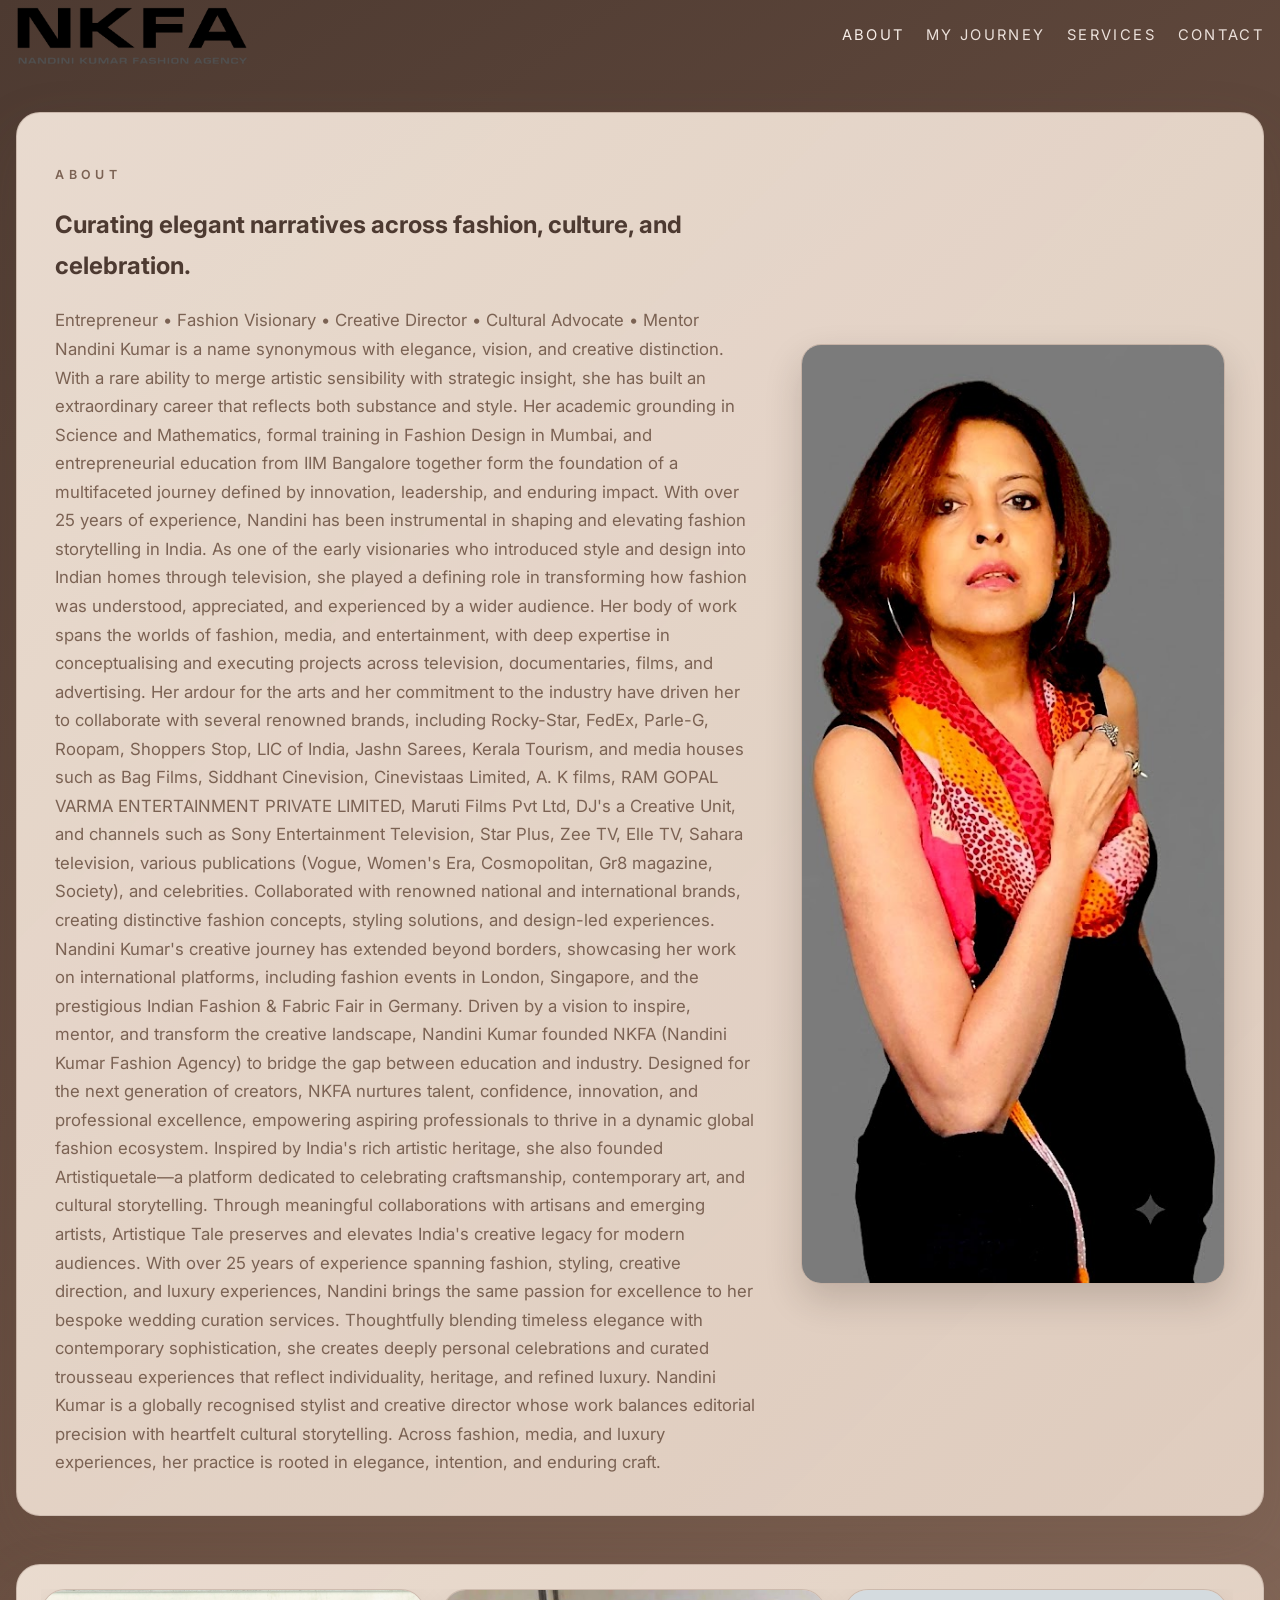
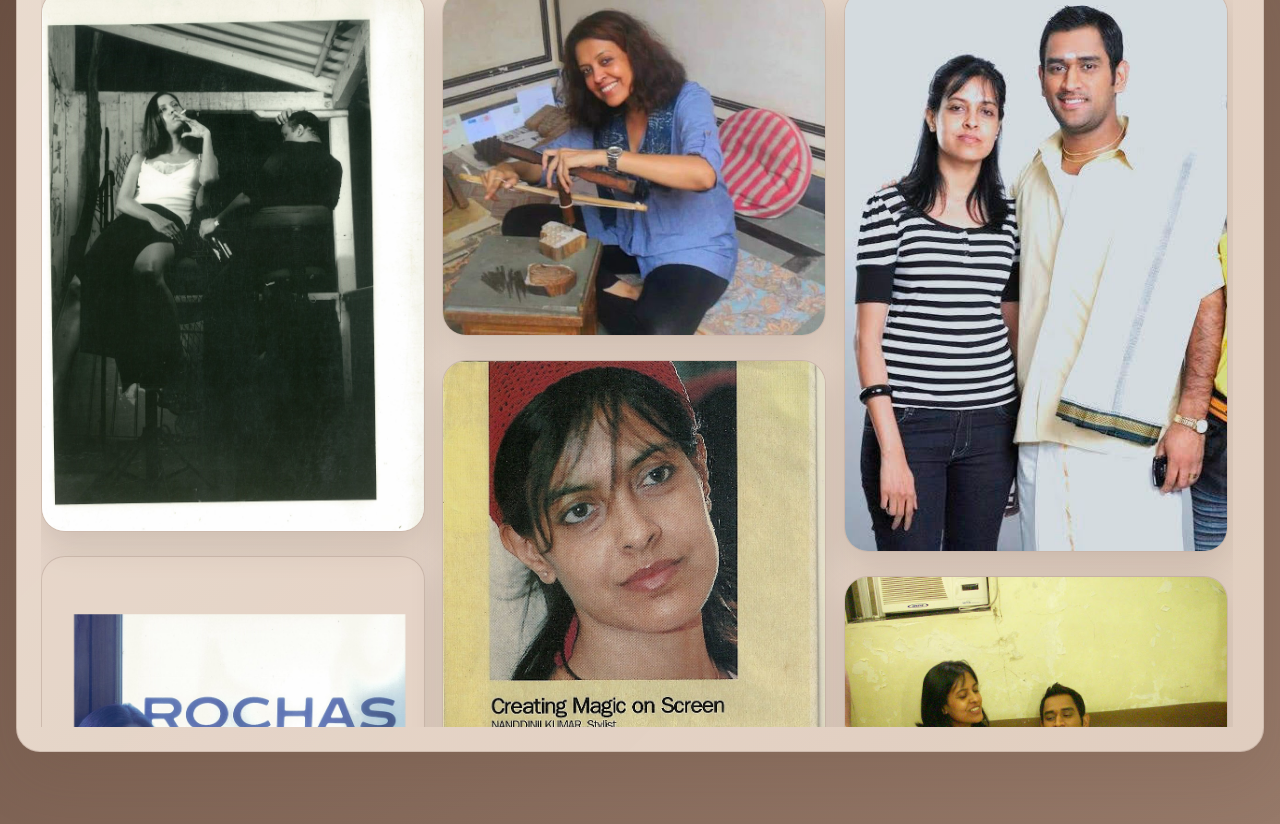
==== commit b236f437: "redo sections and nav bar" ====
--- a/about.html
+++ b/about.html
@@ -16,16 +16,20 @@
     <header class="site-header">
       <nav class="nav container" aria-label="Primary navigation">
         <a class="brand" href="index.html">
-          <span class="brand-title">NKFA</span>
-          <span class="brand-subtitle">Nandini Kumar Fashion Agency</span>
+          <img src="media/logo/logo.png" alt="NKFA logo" />
         </a>
         <button class="nav-toggle" type="button" aria-label="Toggle navigation" aria-expanded="false">
           <span></span><span></span><span></span>
         </button>
         <div class="nav-links">
           <a href="about.html" class="active">About</a>
-          <a href="artistiquetale.html">ArtistiqueTale</a>
-          <a href="nkfa.html">NKFA</a>
+          <div class="nav-dropdown">
+            <button class="nav-dropdown-toggle" type="button" aria-expanded="false">My Journey</button>
+            <div class="nav-dropdown-menu">
+              <a href="artistiquetale.html">ArtistiqueTale</a>
+              <a href="nkfa.html">NKFA</a>
+            </div>
+          </div>
           <a href="index.html#services">Services</a>
           <a href="index.html#contact">Contact</a>
         </div>
@@ -38,8 +42,27 @@
           <div class="content-block page-detail-copy">
             <p class="eyebrow dark">About</p>
             <h1>Curating elegant narratives across fashion, culture, and celebration.</h1>
-            <div class="page-description" data-text-file="about.txt"></div>
+            <div class="page-description">
+              Entrepreneur • Fashion Visionary • Creative Director • Cultural Advocate • Mentor
+Nandini Kumar is a name synonymous with elegance, vision, and creative distinction. With a rare ability to merge artistic sensibility with strategic insight, she has built an extraordinary career that reflects both substance and style. Her academic grounding in Science and Mathematics, formal training in Fashion Design in Mumbai, and entrepreneurial education from IIM Bangalore together form the foundation of a multifaceted journey defined by innovation, leadership, and enduring impact. 
+With over 25 years of experience, Nandini has been instrumental in shaping and elevating fashion storytelling in India. As one of the early visionaries who introduced style and design into Indian homes through television, she played a defining role in transforming how fashion was understood, appreciated, and experienced by a wider audience. Her body of work spans the worlds of fashion, media, and entertainment, with deep expertise in conceptualising and executing projects across television, documentaries, films, and advertising. 
+Her ardour for the arts and her commitment to the industry have driven her to collaborate with several renowned brands, including Rocky-Star, FedEx, Parle-G, Roopam, Shoppers Stop, LIC of India, Jashn Sarees, Kerala Tourism, and media houses such as Bag Films, Siddhant Cinevision, Cinevistaas Limited, A. K films, RAM GOPAL VARMA ENTERTAINMENT PRIVATE LIMITED, Maruti Films Pvt Ltd, DJ's a Creative Unit, and channels such as Sony Entertainment Television, Star Plus, Zee TV, Elle TV, Sahara television, various publications (Vogue, Women's Era, Cosmopolitan, Gr8 magazine, Society), and celebrities. 
+Collaborated with renowned national and international brands, creating distinctive fashion concepts, styling solutions, and design-led experiences. 
+ 
+Nandini Kumar's creative journey has extended beyond borders, showcasing her work on international platforms, including fashion events in London, Singapore, and the prestigious Indian Fashion & Fabric Fair in Germany.
+
+Driven by a vision to inspire, mentor, and transform the creative landscape, Nandini Kumar founded NKFA (Nandini Kumar Fashion Agency) to bridge the gap between education and industry. Designed for the next generation of creators, NKFA nurtures talent, confidence, innovation, and professional excellence, empowering aspiring professionals to thrive in a dynamic global fashion ecosystem.
+
+Inspired by India's rich artistic heritage, she also founded Artistiquetale—a platform dedicated to celebrating craftsmanship, contemporary art, and cultural storytelling. Through meaningful collaborations with artisans and emerging artists, Artistique Tale preserves and elevates India's creative legacy for modern audiences.
+
+With over 25 years of experience spanning fashion, styling, creative direction, and luxury experiences, Nandini brings the same passion for excellence to her bespoke wedding curation services. Thoughtfully blending timeless elegance with contemporary sophistication, she creates deeply personal celebrations and curated trousseau experiences that reflect individuality, heritage, and refined luxury.
+Nandini Kumar is a globally recognised stylist and creative director whose work balances editorial precision with heartfelt cultural storytelling. Across fashion, media, and luxury experiences, her practice is rooted in elegance, intention, and enduring craft.
+
+            </div>
           </div>
+          <figure class="page-detail-image">
+            <img src="media/about_master.jpg" alt="Nandini Kumar portrait" loading="lazy" />
+          </figure>
         </div>
       </section>
 
--- a/styles.css
+++ b/styles.css
@@ -87,12 +87,16 @@
 
 .brand {
   display: flex;
-  flex-direction: column;
-  align-items: flex-start;
-  gap: 0.2rem;
-  font-family: 'Playfair Display', serif;
-  color: var(--text-light);
-  text-shadow: 0 2px 10px rgba(0, 0, 0, 0.3);
+  align-items: center;
+  justify-content: flex-start;
+  line-height: 1;
+}
+
+.brand img {
+  height: 62px;
+  width: auto;
+  object-fit: contain;
+  display: block;
 }
 
 .brand-title {
@@ -121,6 +125,57 @@
 
 .nav-links a {
   transition: color 0.2s ease;
+}
+
+.nav-dropdown {
+  position: relative;
+}
+
+.nav-dropdown-toggle {
+  border: 0;
+  background: transparent;
+  color: inherit;
+  text-transform: uppercase;
+  letter-spacing: inherit;
+  font-size: inherit;
+  cursor: pointer;
+  padding: 0;
+  transition: color 0.2s ease;
+}
+
+.nav-dropdown-toggle:hover,
+.nav-dropdown.open .nav-dropdown-toggle {
+  color: var(--text-light);
+}
+
+.nav-dropdown-menu {
+  position: absolute;
+  top: calc(100% + 0.65rem);
+  left: 0;
+  min-width: 220px;
+  padding: 0.6rem;
+  border-radius: 12px;
+  background: rgba(104, 78, 65, 0.96);
+  border: 1px solid rgba(247, 238, 232, 0.16);
+  box-shadow: 0 16px 30px rgba(0, 0, 0, 0.2);
+  display: flex;
+  flex-direction: column;
+  gap: 0.4rem;
+  opacity: 0;
+  pointer-events: none;
+  transform: translateY(-6px);
+  transition: opacity 0.2s ease, transform 0.2s ease;
+  z-index: 30;
+}
+
+.nav-dropdown.open .nav-dropdown-menu {
+  opacity: 1;
+  pointer-events: auto;
+  transform: translateY(0);
+}
+
+.nav-dropdown-menu a {
+  padding: 0.3rem 0.4rem;
 }
 
 .nav-links a:hover,
@@ -845,12 +900,16 @@
 }
 
 .page-detail-shell {
+  display: grid;
+  grid-template-columns: minmax(0, 1.25fr) minmax(260px, 0.75fr);
+  gap: clamp(1.25rem, 3vw, 2.6rem);
+  align-items: center;
   border-radius: 24px;
   padding: 2.4rem;
 }
 
 .page-detail-copy {
-  max-width: 78ch;
+  max-width: 70ch;
 }
 
 .page-detail-copy h1 {
@@ -860,6 +919,21 @@
 .page-detail-copy .page-description {
   color: var(--text-soft);
   font-size: 1.05rem;
+}
+
+.page-detail-image {
+  margin: 0;
+  border-radius: 20px;
+  overflow: hidden;
+  border: 1px solid rgba(104, 78, 65, 0.24);
+  box-shadow: 0 16px 36px rgba(38, 26, 21, 0.18);
+  justify-self: end;
+  width: min(100%, 430px);
+}
+
+.page-detail-image img {
+  width: 100%;
+  height: auto;
 }
 
 .page-gallery-section {
@@ -1056,6 +1130,46 @@
     transition: all 0.2s ease;
   }
 
+  .nav-dropdown {
+    width: 100%;
+  }
+
+  .nav-dropdown-toggle {
+    width: 100%;
+    text-align: left;
+  }
+
+  .nav-dropdown-menu {
+    position: static;
+    min-width: 0;
+    margin-top: 0.35rem;
+    padding: 0.35rem 0 0 0.6rem;
+    border: 0;
+    border-left: 1px solid rgba(247, 238, 232, 0.2);
+    border-radius: 0;
+    background: transparent;
+    box-shadow: none;
+    transform: none;
+    max-height: 0;
+    overflow: hidden;
+    opacity: 1;
+    pointer-events: none;
+    transition: max-height 0.22s ease;
+  }
+
+  .nav-dropdown.open .nav-dropdown-menu {
+    max-height: 160px;
+    pointer-events: auto;
+  }
+
+  .nav-dropdown-menu a {
+    padding: 0.2rem 0;
+  }
+
+  .brand img {
+    height: 46px;
+  }
+
   .nav-links.open {
     opacity: 1;
     pointer-events: auto;
@@ -1077,6 +1191,21 @@
     border-radius: 18px;
   }
 
+  .page-detail-shell {
+    grid-template-columns: 1fr;
+    gap: 1.1rem;
+    padding: 1.3rem;
+  }
+
+  .page-detail-copy {
+    max-width: 100%;
+  }
+
+  .page-detail-image {
+    width: min(100%, 420px);
+    justify-self: center;
+  }
+
   .page-detail-intro {
     padding: 6rem 0 1.2rem;
   }
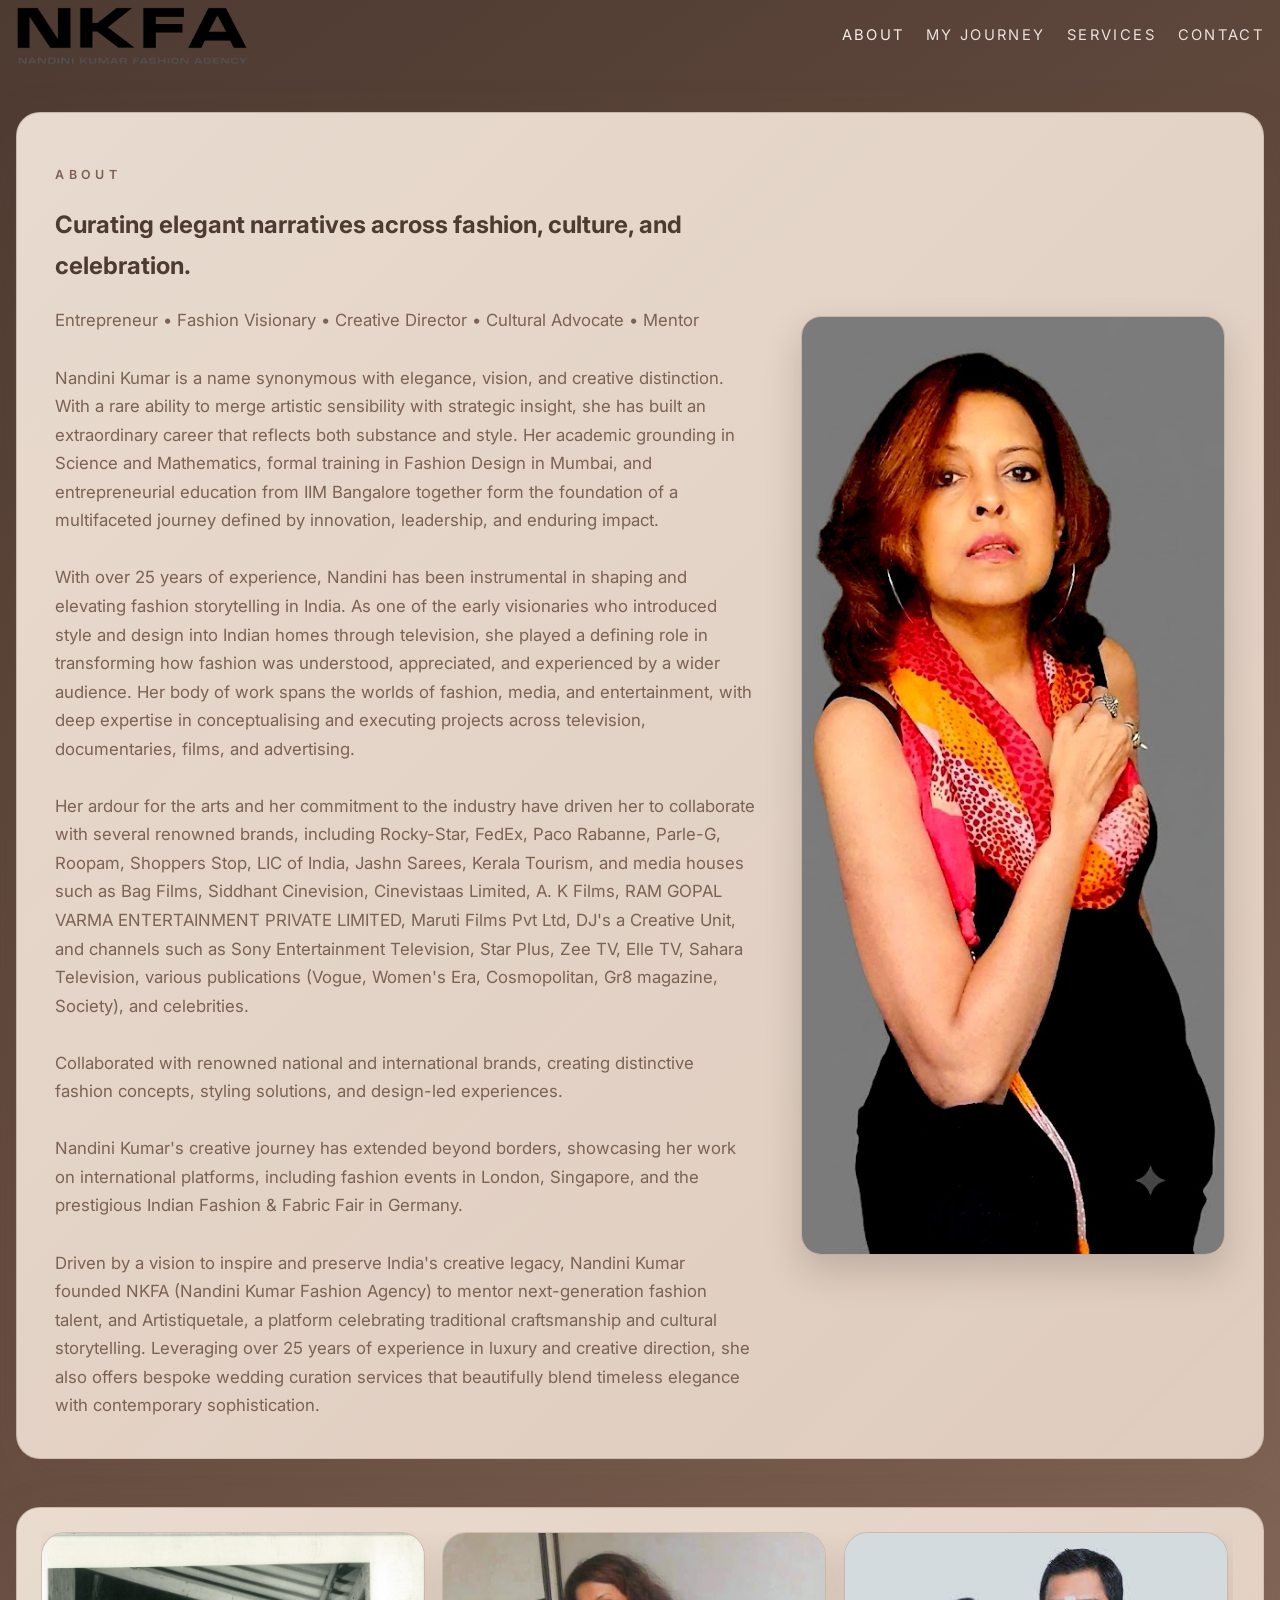
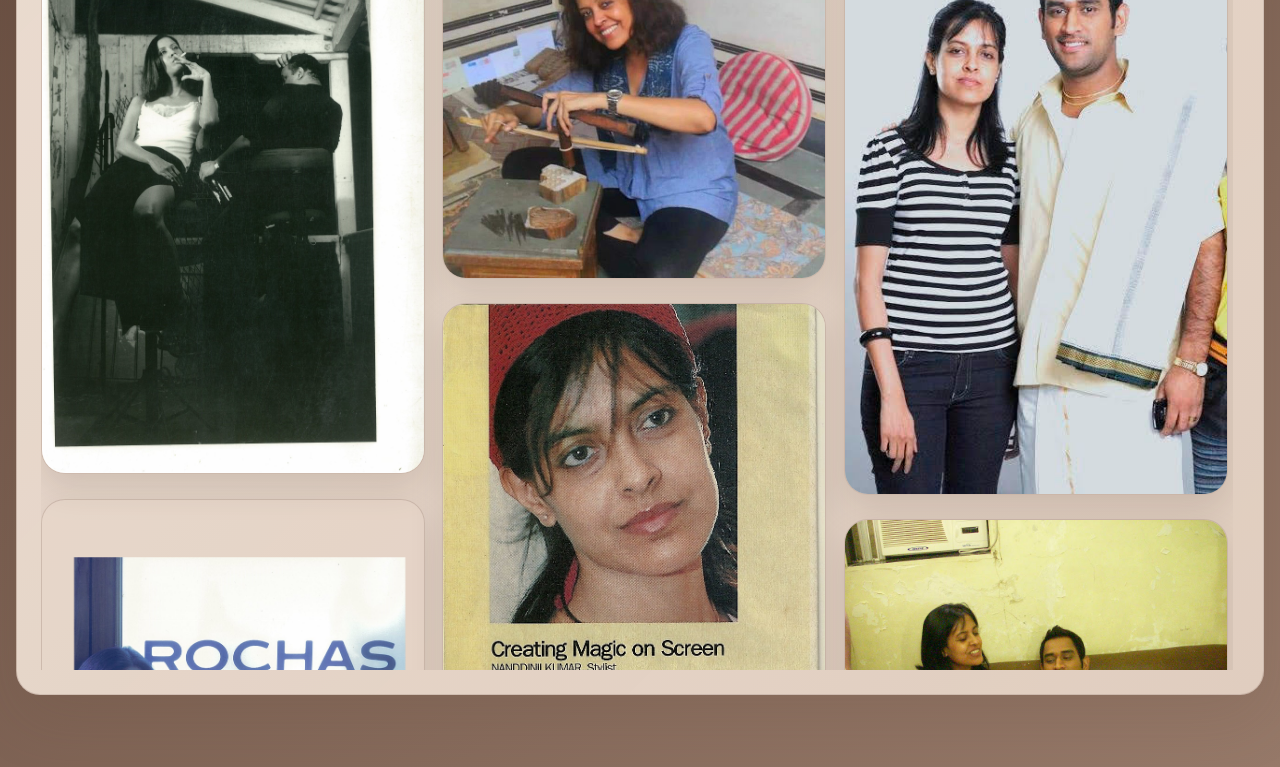
==== commit 7537ac70: "update about text" ====
--- a/about.html
+++ b/about.html
@@ -13,28 +13,7 @@
     <link rel="stylesheet" href="styles.css" />
   </head>
   <body data-page="about">
-    <header class="site-header">
-      <nav class="nav container" aria-label="Primary navigation">
-        <a class="brand" href="index.html">
-          <img src="media/logo/logo.png" alt="NKFA logo" />
-        </a>
-        <button class="nav-toggle" type="button" aria-label="Toggle navigation" aria-expanded="false">
-          <span></span><span></span><span></span>
-        </button>
-        <div class="nav-links">
-          <a href="about.html" class="active">About</a>
-          <div class="nav-dropdown">
-            <button class="nav-dropdown-toggle" type="button" aria-expanded="false">My Journey</button>
-            <div class="nav-dropdown-menu">
-              <a href="artistiquetale.html">ArtistiqueTale</a>
-              <a href="nkfa.html">NKFA</a>
-            </div>
-          </div>
-          <a href="index.html#services">Services</a>
-          <a href="index.html#contact">Contact</a>
-        </div>
-      </nav>
-    </header>
+    <header class="site-header" data-shared-nav></header>
 
     <main>
       <section class="section page-detail-intro">
@@ -43,21 +22,19 @@
             <p class="eyebrow dark">About</p>
             <h1>Curating elegant narratives across fashion, culture, and celebration.</h1>
             <div class="page-description">
-              Entrepreneur • Fashion Visionary • Creative Director • Cultural Advocate • Mentor
+Entrepreneur • Fashion Visionary • Creative Director • Cultural Advocate • Mentor
+<br><br>
 Nandini Kumar is a name synonymous with elegance, vision, and creative distinction. With a rare ability to merge artistic sensibility with strategic insight, she has built an extraordinary career that reflects both substance and style. Her academic grounding in Science and Mathematics, formal training in Fashion Design in Mumbai, and entrepreneurial education from IIM Bangalore together form the foundation of a multifaceted journey defined by innovation, leadership, and enduring impact. 
+<br><br>
 With over 25 years of experience, Nandini has been instrumental in shaping and elevating fashion storytelling in India. As one of the early visionaries who introduced style and design into Indian homes through television, she played a defining role in transforming how fashion was understood, appreciated, and experienced by a wider audience. Her body of work spans the worlds of fashion, media, and entertainment, with deep expertise in conceptualising and executing projects across television, documentaries, films, and advertising. 
-Her ardour for the arts and her commitment to the industry have driven her to collaborate with several renowned brands, including Rocky-Star, FedEx, Parle-G, Roopam, Shoppers Stop, LIC of India, Jashn Sarees, Kerala Tourism, and media houses such as Bag Films, Siddhant Cinevision, Cinevistaas Limited, A. K films, RAM GOPAL VARMA ENTERTAINMENT PRIVATE LIMITED, Maruti Films Pvt Ltd, DJ's a Creative Unit, and channels such as Sony Entertainment Television, Star Plus, Zee TV, Elle TV, Sahara television, various publications (Vogue, Women's Era, Cosmopolitan, Gr8 magazine, Society), and celebrities. 
+<br><br>
+Her ardour for the arts and her commitment to the industry have driven her to collaborate with several renowned brands, including Rocky-Star, FedEx, Paco Rabanne, Parle-G, Roopam, Shoppers Stop, LIC of India, Jashn Sarees, Kerala Tourism, and media houses such as Bag Films, Siddhant Cinevision, Cinevistaas Limited, A. K Films, RAM GOPAL VARMA ENTERTAINMENT PRIVATE LIMITED, Maruti Films Pvt Ltd, DJ's a Creative Unit, and channels such as Sony Entertainment Television, Star Plus, Zee TV, Elle TV, Sahara Television, various publications (Vogue, Women's Era, Cosmopolitan, Gr8 magazine, Society), and celebrities. 
+<br><br>
 Collaborated with renowned national and international brands, creating distinctive fashion concepts, styling solutions, and design-led experiences. 
- 
+<br><br>
 Nandini Kumar's creative journey has extended beyond borders, showcasing her work on international platforms, including fashion events in London, Singapore, and the prestigious Indian Fashion & Fabric Fair in Germany.
-
-Driven by a vision to inspire, mentor, and transform the creative landscape, Nandini Kumar founded NKFA (Nandini Kumar Fashion Agency) to bridge the gap between education and industry. Designed for the next generation of creators, NKFA nurtures talent, confidence, innovation, and professional excellence, empowering aspiring professionals to thrive in a dynamic global fashion ecosystem.
-
-Inspired by India's rich artistic heritage, she also founded Artistiquetale—a platform dedicated to celebrating craftsmanship, contemporary art, and cultural storytelling. Through meaningful collaborations with artisans and emerging artists, Artistique Tale preserves and elevates India's creative legacy for modern audiences.
-
-With over 25 years of experience spanning fashion, styling, creative direction, and luxury experiences, Nandini brings the same passion for excellence to her bespoke wedding curation services. Thoughtfully blending timeless elegance with contemporary sophistication, she creates deeply personal celebrations and curated trousseau experiences that reflect individuality, heritage, and refined luxury.
-Nandini Kumar is a globally recognised stylist and creative director whose work balances editorial precision with heartfelt cultural storytelling. Across fashion, media, and luxury experiences, her practice is rooted in elegance, intention, and enduring craft.
-
+<br><br>
+Driven by a vision to inspire and preserve India's creative legacy, Nandini Kumar founded NKFA (Nandini Kumar Fashion Agency) to mentor next-generation fashion talent, and Artistiquetale, a platform celebrating traditional craftsmanship and cultural storytelling. Leveraging over 25 years of experience in luxury and creative direction, she also offers bespoke wedding curation services that beautifully blend timeless elegance with contemporary sophistication.
             </div>
           </div>
           <figure class="page-detail-image">
--- a/styles.css
+++ b/styles.css
@@ -36,7 +36,8 @@
 
 body[data-page="about"],
 body[data-page="artistiquetale"],
-body[data-page="nkfa"] {
+body[data-page="nkfa"],
+body[data-page="services"] {
   background: linear-gradient(145deg, #4d3a31 0%, #684E41 46%, #967969 100%);
 }
 
@@ -441,7 +442,7 @@
   content: "";
   position: absolute;
   inset: 0;
-  background: linear-gradient(130deg, rgba(247, 238, 232, 0.28), transparent 40%), url("theme/section_theme.jpeg") center/cover;
+  background: linear-gradient(130deg, rgba(247, 238, 232, 0.28), transparent 40%);
   opacity: 0.13;
   pointer-events: none;
 }
@@ -451,16 +452,10 @@
   z-index: 1;
 }
 
-.about-theme-shell {
+.about-theme-shell,
+.page-detail-shell {
   border-radius: 24px;
-  padding: 2.8rem 2.6rem;
-  background: #e8d8ca;
-  border-color: rgba(104, 78, 65, 0.22);
-}
-
-.about-theme-shell::before {
-  background: none;
-  opacity: 0;
+  padding: 2.4rem;
 }
 
 .about-theme-grid {
@@ -899,13 +894,15 @@
   padding: 7rem 0 2rem;
 }
 
+.services-page-intro .page-description {
+  max-width: 58ch;
+}
+
 .page-detail-shell {
   display: grid;
   grid-template-columns: minmax(0, 1.25fr) minmax(260px, 0.75fr);
   gap: clamp(1.25rem, 3vw, 2.6rem);
   align-items: center;
-  border-radius: 24px;
-  padding: 2.4rem;
 }
 
 .page-detail-copy {
@@ -919,6 +916,31 @@
 .page-detail-copy .page-description {
   color: var(--text-soft);
   font-size: 1.05rem;
+}
+
+.text-placeholder {
+  font-style: italic;
+}
+
+.section-corner-arrow {
+  display: inline-grid;
+  margin-top: 1rem;
+  width: 46px;
+  height: 46px;
+  border-radius: 50%;
+  background: rgba(38, 26, 21, 0.95);
+  color: rgba(252, 247, 241, 0.96);
+  place-items: center;
+  border: 1px solid rgba(252, 247, 241, 0.34);
+  box-shadow: 0 8px 20px rgba(20, 12, 8, 0.22);
+  font-size: 1.15rem;
+  line-height: 1;
+  transition: transform 0.2s ease, background 0.2s ease;
+}
+
+.section-corner-arrow:hover {
+  transform: translateX(2px);
+  background: rgba(27, 17, 13, 0.98);
 }
 
 .page-detail-image {
@@ -936,6 +958,41 @@
   height: auto;
 }
 
+.service-detail-section {
+  min-height: auto;
+  padding: 1.1rem 0 1.2rem;
+}
+
+.service-detail-shell {
+  align-items: stretch;
+}
+
+.service-detail-image {
+  aspect-ratio: 4 / 5;
+}
+
+.service-detail-image img {
+  height: 100%;
+  object-fit: cover;
+}
+
+.service-points {
+  margin: 1rem 0 0;
+  padding-left: 1rem;
+  display: grid;
+  gap: 0.45rem;
+  color: var(--text-soft);
+}
+
+.service-points li {
+  margin: 0;
+}
+
+.service-note {
+  margin-top: 1rem;
+  color: var(--text-soft);
+}
+
 .page-gallery-section {
   min-height: auto;
   padding: 1rem 0 4.5rem;
@@ -946,6 +1003,7 @@
   padding: 1.5rem;
 }
 
+.about-theme-shell::before,
 .page-detail-shell::before,
 .page-gallery-shell::before {
   background: none;
@@ -1182,19 +1240,20 @@
     padding-right: 0.2rem;
   }
 
-  .about-theme-shell {
-    padding: 2rem 1.2rem;
-  }
-
+  .about-theme-shell,
   .page-detail-shell,
   .page-gallery-shell {
     border-radius: 18px;
   }
 
+  .about-theme-shell,
+  .page-detail-shell {
+    padding: 1.3rem;
+  }
+
   .page-detail-shell {
     grid-template-columns: 1fr;
     gap: 1.1rem;
-    padding: 1.3rem;
   }
 
   .page-detail-copy {
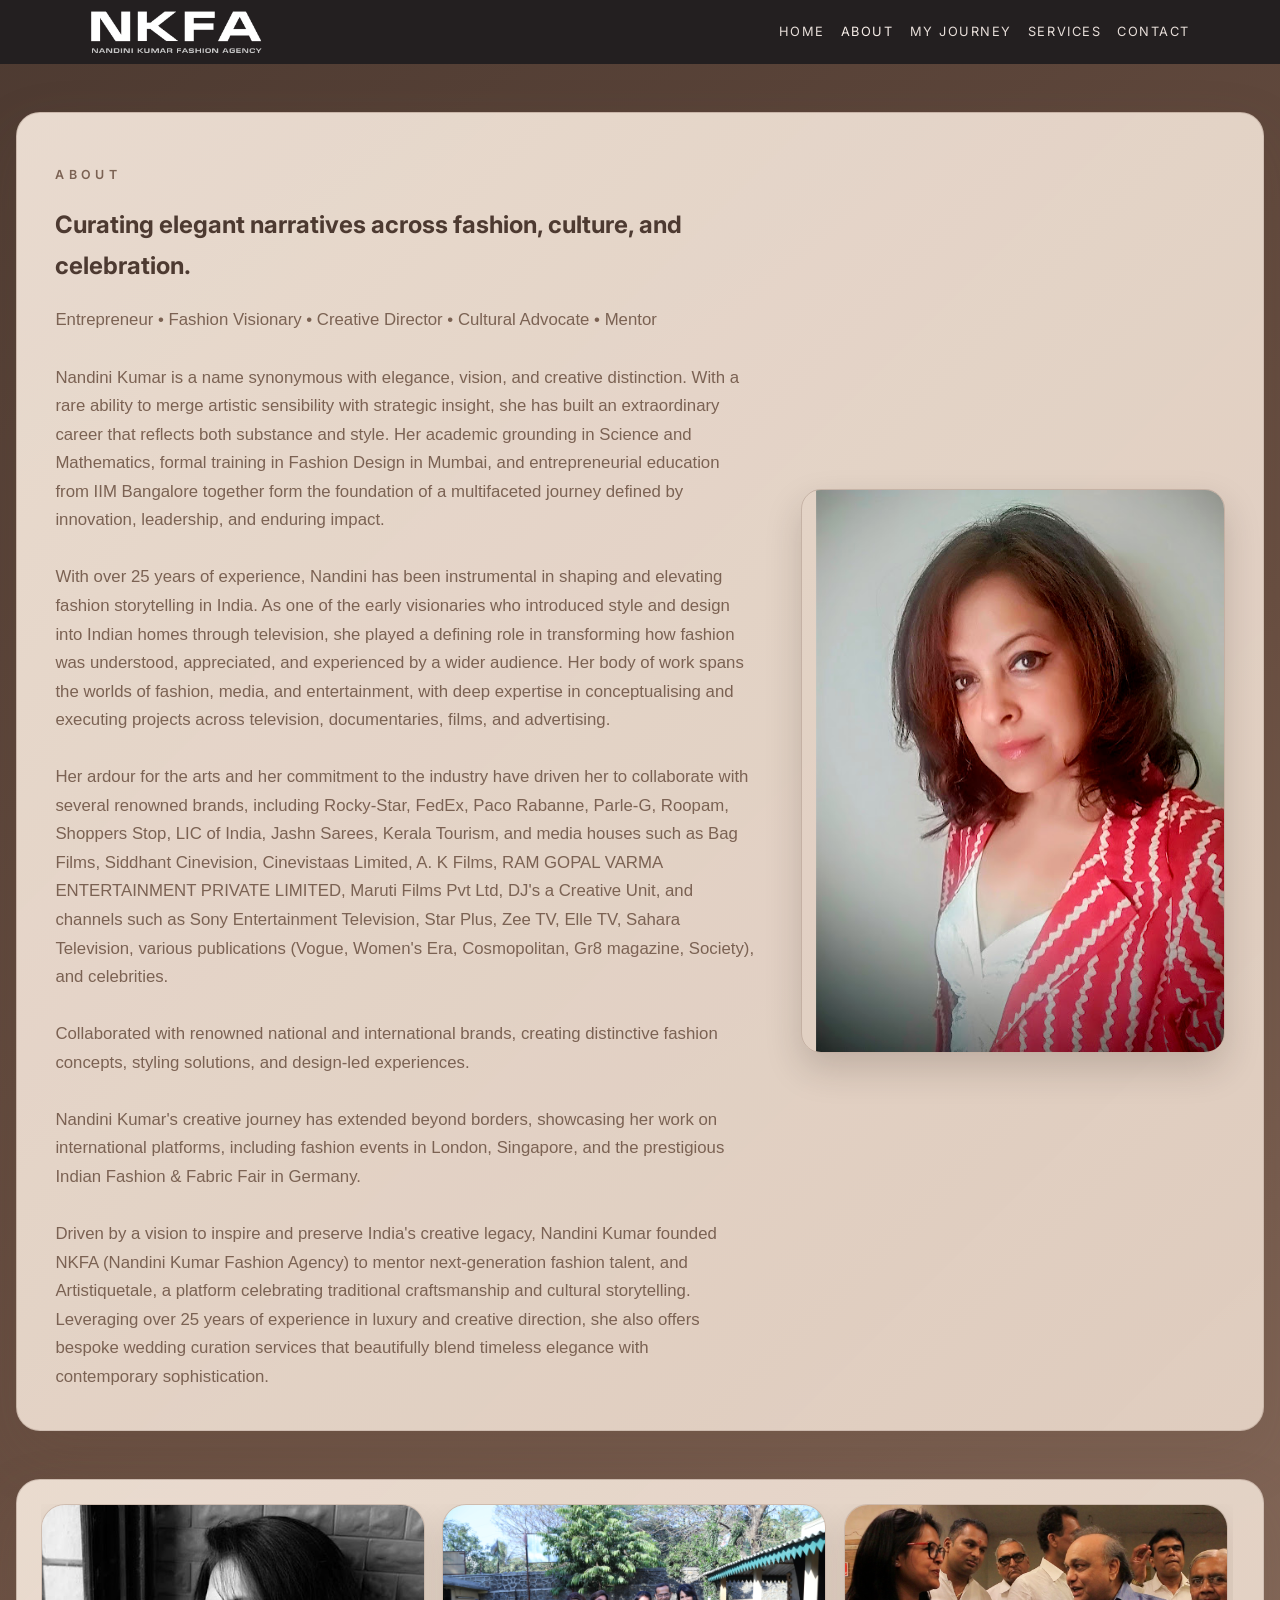
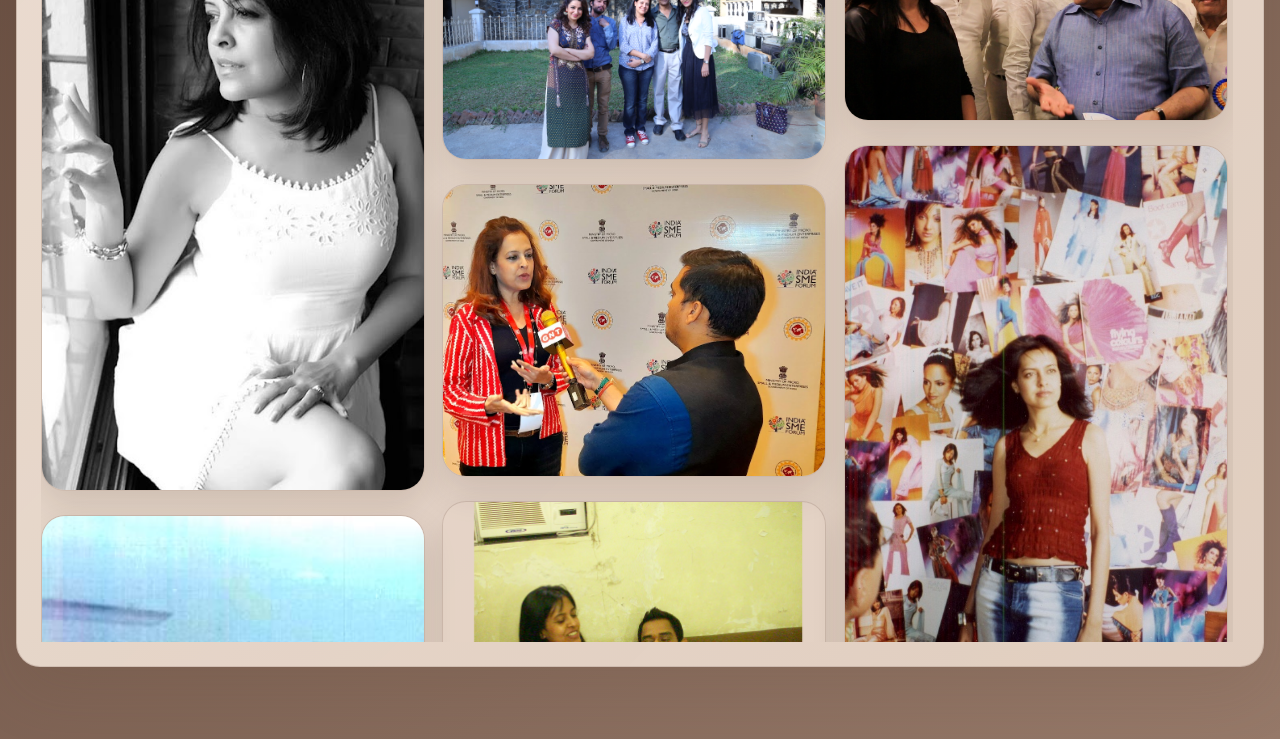
==== commit bb85978e: "review changes" ====
--- a/about.html
+++ b/about.html
@@ -38,7 +38,7 @@
             </div>
           </div>
           <figure class="page-detail-image">
-            <img src="media/about_master.jpg" alt="Nandini Kumar portrait" loading="lazy" />
+            <img src="media/about_master.png" alt="Nandini Kumar portrait" loading="lazy" />
           </figure>
         </div>
       </section>
--- a/styles.css
+++ b/styles.css
@@ -1,15 +1,10 @@
 :root {
-  --cocoa: #684E41;
-  --taupe: #967969;
-  --ivory: #E6D4C6;
-  --bg: #E6D4C6;
-  --bg-soft: #efe1d5;
+  --hero-grey-orange: #9a8473;
+  --hero-light-purple: #b7a4d8;
   --text: #684E41;
   --text-soft: #7b6253;
   --text-light: #f7eee8;
   --text-dark: #4d3a31;
-  --muted: #967969;
-  --accent: #967969;
   --border: rgba(104, 78, 65, 0.2);
   --shadow: 0 24px 60px rgba(104, 78, 65, 0.16);
 }
@@ -64,26 +59,28 @@
 
 .nav.container {
   padding-left: 0;
+  width: min(1100px, calc(100% - 1.2rem));
 }
 
 .site-header {
   position: fixed;
   inset: 0 0 auto 0;
   z-index: 50;
+  background: rgb(35, 31, 32);
   transition: background 0.3s ease, box-shadow 0.3s ease;
 }
 
 .site-header.scrolled {
-  background: rgba(104, 78, 65, 0.3);
+  background: rgb(35, 31, 32);
   box-shadow: none;
 }
 
 .nav {
-  height: 72px;
+  height: 64px;
   display: flex;
   align-items: center;
   justify-content: space-between;
-  gap: 1rem;
+  gap: 0.75rem;
 }
 
 .brand {
@@ -94,34 +91,20 @@
 }
 
 .brand img {
-  height: 62px;
+  height: 44px;
   width: auto;
   object-fit: contain;
   display: block;
 }
 
-.brand-title {
-  font-size: clamp(1.5rem, 2.25vw, 1.95rem);
-  font-weight: 700;
-  letter-spacing: 0.18em;
-  text-transform: uppercase;
-}
-
-.brand-subtitle {
-  font-size: 0.88rem;
-  letter-spacing: 0.08em;
-  text-transform: uppercase;
-  color: rgba(247, 238, 232, 0.86);
-}
-
 .nav-links {
   display: flex;
   align-items: center;
-  gap: 1.35rem;
+  gap: 1rem;
   color: rgba(247, 238, 232, 0.92);
   text-transform: uppercase;
-  letter-spacing: 0.16em;
-  font-size: 0.92rem;
+  letter-spacing: 0.12em;
+  font-size: 0.8rem;
 }
 
 .nav-links a {
@@ -201,42 +184,21 @@
 
 .hero,
 .section,
-.page-hero,
 .gallery-section {
   position: relative;
 }
 
 .hero {
-  min-height: 100vh;
-  display: flex;
-  align-items: center;
-  justify-content: flex-start;
+  min-height: 100svh;
+  display: flex;
+  align-items: center;
+  justify-content: center;
   overflow: hidden;
   background: url("media/HeroBanner/DSC_2021.jpg") center/cover no-repeat;
 }
 
 .hero-full {
-  padding-top: 72px;
-}
-
-.hero-slideshow,
-.hero-overlay {
-  position: absolute;
-  inset: 0;
-}
-
-.hero-slideshow img {
-  width: 100%;
-  height: 100%;
-  object-fit: cover;
-  position: absolute;
-  inset: 0;
-  opacity: 0;
-  transition: opacity 1.8s ease;
-}
-
-.hero-slideshow img.active {
-  opacity: 1;
+  padding: 72px 0 0;
 }
 
 .hero-overlay {
@@ -249,8 +211,8 @@
   position: relative;
   z-index: 1;
   width: min(1400px, calc(100% - 2rem));
-  min-height: calc(100vh - 72px);
-  padding: 4rem 0 6rem 0;
+  min-height: calc(100svh - 72px);
+  padding: 2rem 0 5.75rem;
   display: flex;
   align-items: center;
   justify-content: flex-start;
@@ -261,21 +223,21 @@
 }
 
 .hero-copy-stack {
-  width: min(100%, 700px);
-  min-height: 72vh;
+  width: min(100%, 980px);
+  min-height: 100%;
   display: flex;
   flex-direction: column;
-  justify-content: space-between;
+  justify-content: center;
   align-items: flex-start;
   text-align: left;
-  gap: 1.2rem;
+  gap: 0.4rem;
   margin-left: 0;
   padding-left: 0;
 }
 
 body[data-page="home"] .hero-copy-stack {
-  width: min(100%, 760px);
-  gap: 1.35rem;
+  width: min(100%, 980px);
+  gap: 0.4rem;
 }
 
 .eyebrow {
@@ -298,8 +260,6 @@
   color: var(--text-dark);
 }
 
-.hero-title,
-.page-hero h1,
 .section h2,
 .content-block h2 {
   font-family: 'Playfair Display', serif;
@@ -308,56 +268,59 @@
   letter-spacing: 0.01em;
 }
 
-.hero-title {
-  font-size: clamp(3rem, 7vw, 5.6rem);
-  margin: 0;
-  color: var(--text-light);
-  text-shadow: 0 8px 30px rgba(0, 0, 0, 0.24);
-  max-width: 820px;
-  letter-spacing: 0.02em;
-}
-
 .hero-text {
   margin: 0;
+  text-align: left;
+  align-self: flex-start;
   color: rgba(252, 247, 241, 0.94);
   text-shadow: 0 2px 12px rgba(0, 0, 0, 0.25);
 }
 
-.hero-text-1 {
-  font-size: clamp(2rem, 3.5vw, 3.15rem);
+.hero-line {
+  line-height: 1.05;
+  max-width: 20ch;
+}
+
+.hero-line-garet {
+  font-family: 'Garet', 'Inter', sans-serif;
+  font-size: 18px;
+  font-weight: 500;
+  letter-spacing: 0.18em;
+  text-transform: uppercase;
+  color: var(--hero-grey-orange);
+}
+
+.hero-line-radley {
+  font-family: 'Radley', serif;
+  font-size: 31px;
+  font-weight: 400;
+  letter-spacing: 0.02em;
+  color: var(--hero-light-purple);
+}
+
+.hero-line-abeezee {
+  font-family: 'ABeeZee', sans-serif;
+  font-weight: 400;
+  color: var(--hero-light-purple);
+}
+
+.hero-line-abeezee-small {
+  font-size: 16px;
+  line-height: 1.25;
+}
+
+.hero-line-abeezee-medium {
+  font-size: 21px;
+  line-height: 1.28;
+  font-weight: 700;
   font-family: 'Playfair Display', serif;
-  font-weight: 700;
-  line-height: 1.08;
-  letter-spacing: 0.02em;
-  text-transform: uppercase;
-  max-width: 20ch;
-}
-
-.hero-text-2 {
-  font-size: clamp(1.55rem, 2.7vw, 2.15rem);
-  font-family: 'Inter', sans-serif;
-  font-weight: 500;
-  line-height: 1.16;
-  letter-spacing: 0.08em;
-  text-transform: uppercase;
-  color: rgba(247, 238, 232, 0.95);
-}
-
-.hero-text-3 {
-  font-size: clamp(1.1rem, 1.9vw, 1.35rem);
-  font-family: 'Playfair Display', serif;
-  font-style: italic;
-  line-height: 1.55;
-  color: rgba(252, 247, 241, 0.9);
-}
-
-.hero-text-4 {
-  font-size: clamp(1.08rem, 1.75vw, 1.24rem);
-  font-family: 'Inter', sans-serif;
-  font-weight: 500;
-  line-height: 1.55;
-  color: rgba(247, 238, 232, 0.9);
-  max-width: 44ch;
+  letter-spacing: 0.03em;
+}
+
+.hero-line-abeezee-large {
+  font-size: 20px;
+  line-height: 1.3;
+  max-width: 32ch;
 }
 
 .hero-actions {
@@ -403,7 +366,7 @@
 .scroll-arrow {
   position: absolute;
   left: 50%;
-  bottom: 2rem;
+  bottom: max(1.5rem, env(safe-area-inset-bottom));
   transform: translateX(-50%);
   width: 44px;
   height: 44px;
@@ -411,17 +374,24 @@
   border-radius: 50%;
   display: grid;
   place-items: center;
-  color: var(--text);
+  background: rgba(35, 31, 32, 0.68);
+  color: var(--text-light);
+  box-shadow: 0 10px 24px rgba(0, 0, 0, 0.18);
   animation: bob 2.4s ease-in-out infinite;
+  z-index: 4;
 }
 
 .section {
-  min-height: 100vh;
-  padding: 5.5rem 0 6rem;
+  min-height: 100svh;
+  padding: 5.5rem 0 5.75rem;
   display: flex;
   align-items: center;
   justify-content: center;
   position: relative;
+}
+
+.home-section-card {
+  min-height: calc(100svh - 11.25rem);
 }
 
 .alt-bg {
@@ -457,129 +427,6 @@
   border-radius: 24px;
   padding: 2.4rem;
 }
-
-.about-theme-grid {
-  display: grid;
-  grid-template-columns: 1fr 0.9fr 0.95fr;
-  gap: 1.8rem;
-  align-items: center;
-}
-
-.about-theme-copy,
-.about-theme-collage,
-.about-theme-pillars {
-  min-height: 100%;
-}
-
-.about-theme-copy,
-.about-theme-collage {
-  border-right: 1px solid rgba(104, 78, 65, 0.22);
-  padding-right: 1.8rem;
-}
-
-.about-theme-copy h2 {
-  font-size: clamp(2rem, 3vw, 3rem);
-  line-height: 1.22;
-  margin: 0;
-  color: var(--text-dark);
-}
-
-.about-theme-copy h2 em {
-  font-style: italic;
-  font-weight: 500;
-}
-
-.about-theme-lead {
-  margin: 1.35rem 0 1.8rem;
-  max-width: 28ch;
-  color: var(--text-soft);
-}
-
-.button.button-block {
-  border-radius: 999px;
-  padding: 0.95rem 1.5rem;
-  background: var(--cocoa);
-  border-color: var(--cocoa);
-  color: var(--text-light);
-  text-transform: none;
-  letter-spacing: 0.03em;
-  font-weight: 600;
-  font-size: 0.9rem;
-  gap: 0.85rem;
-}
-
-.about-theme-collage {
-  padding-left: 0.2rem;
-  min-height: 340px;
-  border-radius: 24px;
-  overflow: hidden;
-}
-
-.about-theme-collage img {
-  width: 100%;
-  height: 100%;
-  object-fit: cover;
-}
-
-.about-theme-pillars {
-  display: grid;
-  align-content: center;
-  gap: 1.55rem;
-  padding-left: 0.5rem;
-}
-
-.pillar-item {
-  display: grid;
-  grid-template-columns: 40px 1fr;
-  gap: 0.9rem;
-  align-items: start;
-}
-
-.pillar-icon {
-  width: 34px;
-  height: 34px;
-  border-radius: 50%;
-  border: 1px solid rgba(104, 78, 65, 0.48);
-  display: grid;
-  place-items: center;
-  color: var(--text-dark);
-  font-size: 0.82rem;
-  line-height: 1;
-  font-weight: 600;
-}
-
-.pillar-item h3 {
-  margin: 0;
-  text-transform: uppercase;
-  letter-spacing: 0.07em;
-  font-size: 0.93rem;
-  color: var(--text-dark);
-}
-
-.pillar-item p {
-  margin: 0.3rem 0 0;
-  line-height: 1.45;
-  color: var(--text-soft);
-}
-
-.split-grid {
-  display: grid;
-  grid-template-columns: 1.1fr 0.9fr;
-  gap: 3rem;
-  align-items: center;
-}
-
-.split-grid.reverse {
-  grid-template-columns: 0.9fr 1.1fr;
-}
-
-.image-stack {
-  display: grid;
-  gap: 1rem;
-  grid-template-columns: 1fr;
-}
-
-.image-stack figure,
 .gallery-card {
   overflow: hidden;
   border-radius: 24px;
@@ -588,12 +435,6 @@
   border: 1px solid rgba(104, 78, 65, 0.2);
 }
 
-.image-stack figure {
-  aspect-ratio: 4 / 5;
-  min-height: 360px;
-}
-
-.image-stack img,
 .gallery-card img {
   width: 100%;
   height: 100%;
@@ -601,17 +442,8 @@
   transition: transform 0.45s ease;
 }
 
-.image-stack figure:hover img,
 .gallery-card:hover img {
   transform: scale(1.03);
-}
-
-.image-stack figure:nth-child(odd):not(:only-child) {
-  transform: translateY(1.5rem);
-}
-
-.image-stack figure:nth-child(even):not(:only-child) {
-  transform: translateY(-1rem);
 }
 
 .content-block h2,
@@ -642,7 +474,6 @@
 
 #services {
   background: transparent;
-  min-height: auto;
 }
 
 #services .panel-shell::before {
@@ -690,6 +521,117 @@
   color: var(--text-light);
 }
 
+.testimonials-section {
+  min-height: 100svh;
+  padding: 5.5rem 0 5.75rem;
+  display: flex;
+  align-items: center;
+}
+
+.testimonials-shell {
+  background: linear-gradient(140deg, rgba(239, 225, 213, 0.95), rgba(230, 212, 198, 0.93));
+  padding: 1.25rem 1.25rem 1rem;
+  min-height: calc(100svh - 11.25rem);
+  display: flex;
+  flex-direction: column;
+  justify-content: center;
+  gap: 0.8rem;
+}
+
+.testimonials-shell .section-heading.center {
+  margin-bottom: 0.65rem;
+}
+
+.testimonials-video-grid {
+  display: grid;
+  grid-template-columns: repeat(2, minmax(0, 1fr));
+  gap: 0.75rem;
+  flex: 1;
+  align-content: center;
+  max-width: 980px;
+  width: 100%;
+  margin: 0 auto;
+}
+
+.testimonial-video-card {
+  background: rgba(247, 238, 232, 0.78);
+  border: 1px solid var(--border);
+  border-radius: 18px;
+  padding: 0.55rem;
+  box-shadow: 0 10px 22px rgba(46, 31, 24, 0.08);
+  display: flex;
+  flex-direction: column;
+  align-items: center;
+  justify-content: center;
+  text-align: center;
+}
+
+.testimonial-video-card h3 {
+  margin: 0 0 0.3rem;
+  color: var(--text);
+  font-family: 'Playfair Display', serif;
+  font-size: 0.9rem;
+}
+
+.testimonial-video-card video {
+  width: min(100%, 360px);
+  aspect-ratio: 16 / 9;
+  object-fit: cover;
+  max-height: 16svh;
+  display: block;
+  border-radius: 12px;
+  background: #000;
+}
+
+.testimonial-video-note {
+  margin: 0.45rem 0 0;
+  font-size: 0.75rem;
+  color: var(--text-soft);
+}
+
+.testimonial-video-note a {
+  text-decoration: underline;
+}
+
+.testimonial-gallery-section {
+  min-height: 100svh;
+  padding: 5.5rem 0 5.75rem;
+  display: flex;
+  align-items: center;
+}
+
+.testimonial-gallery-shell {
+  background: linear-gradient(140deg, rgba(239, 225, 213, 0.95), rgba(230, 212, 198, 0.93));
+  padding: 1.5rem;
+  min-height: calc(100svh - 11.25rem);
+  display: flex;
+  flex-direction: column;
+  justify-content: center;
+  gap: 0.8rem;
+}
+
+.testimonial-image-grid {
+  display: grid;
+  grid-template-columns: repeat(4, minmax(140px, 1fr));
+  gap: 0.85rem;
+  max-width: 900px;
+  margin: 0 auto;
+}
+
+.testimonial-image-card {
+  aspect-ratio: 16 / 10;
+  border-radius: 16px;
+  cursor: zoom-in;
+  max-width: 200px;
+  margin: 0 auto;
+}
+
+.testimonial-image-card img {
+  width: 100%;
+  height: 100%;
+  object-fit: cover;
+}
+
 .consultation-grid {
   display: grid;
   grid-template-columns: 0.8fr 1.2fr;
@@ -699,8 +641,8 @@
 
 .consultation-section {
   background: linear-gradient(120deg, rgba(230, 212, 198, 0.9), rgba(150, 121, 105, 0.24));
-  min-height: 100vh;
-  padding: 3.2rem 0;
+  min-height: 100svh;
+  padding: 5.5rem 0 5.75rem;
 }
 
 #contact .panel-shell::before {
@@ -744,24 +686,9 @@
   row-gap: 0;
 }
 
-#contact label,
-#contact fieldset {
+#contact label {
   margin-bottom: 0.42rem;
   font-size: 0.82rem;
-}
-
-#contact fieldset {
-  padding: 0.55rem 0.75rem 0.65rem;
-  border-radius: 12px;
-  border: 1px solid rgba(104, 78, 65, 0.26);
-}
-
-#contact legend {
-  font-size: 0.78rem;
-  letter-spacing: 0.08em;
-  text-transform: uppercase;
-  color: var(--text);
-  padding: 0 0.35rem;
 }
 
 #contact .form-row {
@@ -792,8 +719,7 @@
   gap: 1rem;
 }
 
-label,
-fieldset {
+label {
   display: block;
   margin-bottom: 1rem;
   color: var(--text-soft);
@@ -818,29 +744,6 @@
   outline-offset: 2px;
 }
 
-.checkbox-grid {
-  display: flex;
-  flex-wrap: wrap;
-  gap: 0.75rem 1rem;
-  margin-top: 0.6rem;
-}
-
-.checkbox-grid label,
-.radio-row label {
-  display: inline-flex;
-  align-items: center;
-  gap: 0.5rem;
-  margin-bottom: 0;
-  white-space: nowrap;
-}
-
-.radio-row {
-  display: flex;
-  gap: 1rem;
-  flex-wrap: wrap;
-  margin-top: 0.6rem;
-}
-
 .form-note {
   margin-top: 0.8rem;
   color: var(--text-soft);
@@ -852,6 +755,14 @@
   border-top: 1px solid rgba(104, 78, 65, 0.22);
 }
 
+.services-shell,
+.testimonials-shell,
+.testimonial-gallery-shell,
+#contact .panel-shell,
+.page-detail-shell {
+  align-content: center;
+}
+
 .footer-content {
   display: flex;
   justify-content: space-between;
@@ -871,20 +782,6 @@
   font-size: 0.95rem;
 }
 
-.page-hero {
-  min-height: 70vh;
-  padding: 9rem 0 3rem;
-  display: grid;
-  align-items: center;
-}
-
-.page-hero h1 {
-  font-size: clamp(2.4rem, 4.8vw, 3.6rem);
-  max-width: 860px;
-  margin: 0 0 1.25rem;
-  color: var(--text);
-}
-
 .gallery-section {
   padding: 2rem 0 5rem;
 }
@@ -916,6 +813,7 @@
 .page-detail-copy .page-description {
   color: var(--text-soft);
   font-size: 1.05rem;
+  font-family: Verdana, Geneva, sans-serif;
 }
 
 .text-placeholder {
@@ -1125,18 +1023,20 @@
 }
 
 @media (max-width: 980px) {
-  .split-grid,
-  .split-grid.reverse,
+  .home-section-card {
+    min-height: calc(100svh - 10rem);
+  }
+
+  .testimonials-shell,
+  .testimonial-gallery-shell {
+    min-height: calc(100svh - 10rem);
+  }
+
   .consultation-grid,
   .services-grid {
     grid-template-columns: 1fr;
   }
 
-  .about-theme-grid {
-    grid-template-columns: 1fr;
-    gap: 2rem;
-  }
-
   #contact .consultation-grid {
     grid-template-columns: 1fr;
   }
@@ -1145,25 +1045,8 @@
     grid-template-columns: 8.6rem minmax(0, 1fr);
   }
 
-  .about-theme-copy,
-  .about-theme-collage {
-    border-right: 0;
-    border-bottom: 1px solid rgba(104, 78, 65, 0.22);
-    padding-right: 0;
-    padding-bottom: 1.6rem;
-  }
-
-  .about-theme-collage {
-    max-width: 480px;
-    min-height: 300px;
-  }
-
-  .about-theme-pillars {
-    padding-left: 0;
-  }
-
-  .image-stack {
-    grid-template-columns: repeat(2, minmax(0, 1fr));
+  .testimonial-image-grid {
+    grid-template-columns: repeat(3, minmax(120px, 1fr));
   }
 }
 
@@ -1177,7 +1060,7 @@
     top: 72px;
     right: 1rem;
     left: 1rem;
-    background: rgba(104, 78, 65, 0.94);
+    background: rgb(35, 31, 32);
     padding: 1rem;
     border-radius: 16px;
     flex-direction: column;
@@ -1234,10 +1117,33 @@
     transform: translateY(0);
   }
 
-  .hero-content,
-  .page-hero {
+  .hero-content {
     padding-left: 0.2rem;
     padding-right: 0.2rem;
+  }
+
+  .home-section-card {
+    min-height: calc(100svh - 9.5rem);
+  }
+
+  .hero-copy-stack {
+    gap: 0.3rem;
+  }
+
+  .hero-line-radley {
+    font-size: 28px;
+  }
+
+  .hero-line-abeezee-small {
+    font-size: 15px;
+  }
+
+  .hero-line-abeezee-medium {
+    font-size: 17px;
+  }
+
+  .hero-line-abeezee-large {
+    font-size: 18px;
   }
 
   .about-theme-shell,
@@ -1270,8 +1176,48 @@
   }
 
   .consultation-section {
-    min-height: auto;
-    padding: 2.4rem 0;
+    padding: 6rem 0 5.25rem;
+  }
+
+  .testimonials-section {
+    min-height: 100svh;
+    padding: 6rem 0 5.25rem;
+  }
+
+  .testimonials-shell {
+    min-height: calc(100svh - 9.5rem);
+    padding: 0.9rem;
+  }
+
+  .testimonial-video-card {
+    padding: 0.5rem;
+  }
+
+  .testimonial-video-card h3 {
+    font-size: 0.78rem;
+  }
+
+  .testimonial-video-card video {
+    max-height: 13svh;
+  }
+
+  .testimonial-video-note {
+    font-size: 0.68rem;
+  }
+
+  .testimonial-gallery-section {
+    min-height: 100svh;
+    padding: 6rem 0 5.25rem;
+  }
+
+  .testimonial-gallery-shell {
+    min-height: calc(100svh - 9.5rem);
+    padding: 1rem;
+  }
+
+  .testimonial-image-grid {
+    grid-template-columns: repeat(2, minmax(120px, 1fr));
+    gap: 0.65rem;
   }
 
   #contact .consultation-form label {
@@ -1279,16 +1225,7 @@
     row-gap: 0.25rem;
   }
 
-  .about-theme-copy h2 {
-    font-size: clamp(1.7rem, 7vw, 2.25rem);
-  }
-
-  .about-theme-collage {
-    min-height: 250px;
-  }
-
-  .form-row,
-  .checkbox-grid {
+  .form-row {
     grid-template-columns: 1fr;
   }
 
@@ -1300,8 +1237,8 @@
     flex-direction: column;
   }
 
-  .image-stack figure:nth-child(odd),
-  .image-stack figure:nth-child(even) {
-    transform: none;
-  }
-}
+  .scroll-arrow {
+    bottom: max(1.25rem, env(safe-area-inset-bottom));
+  }
+
+}
